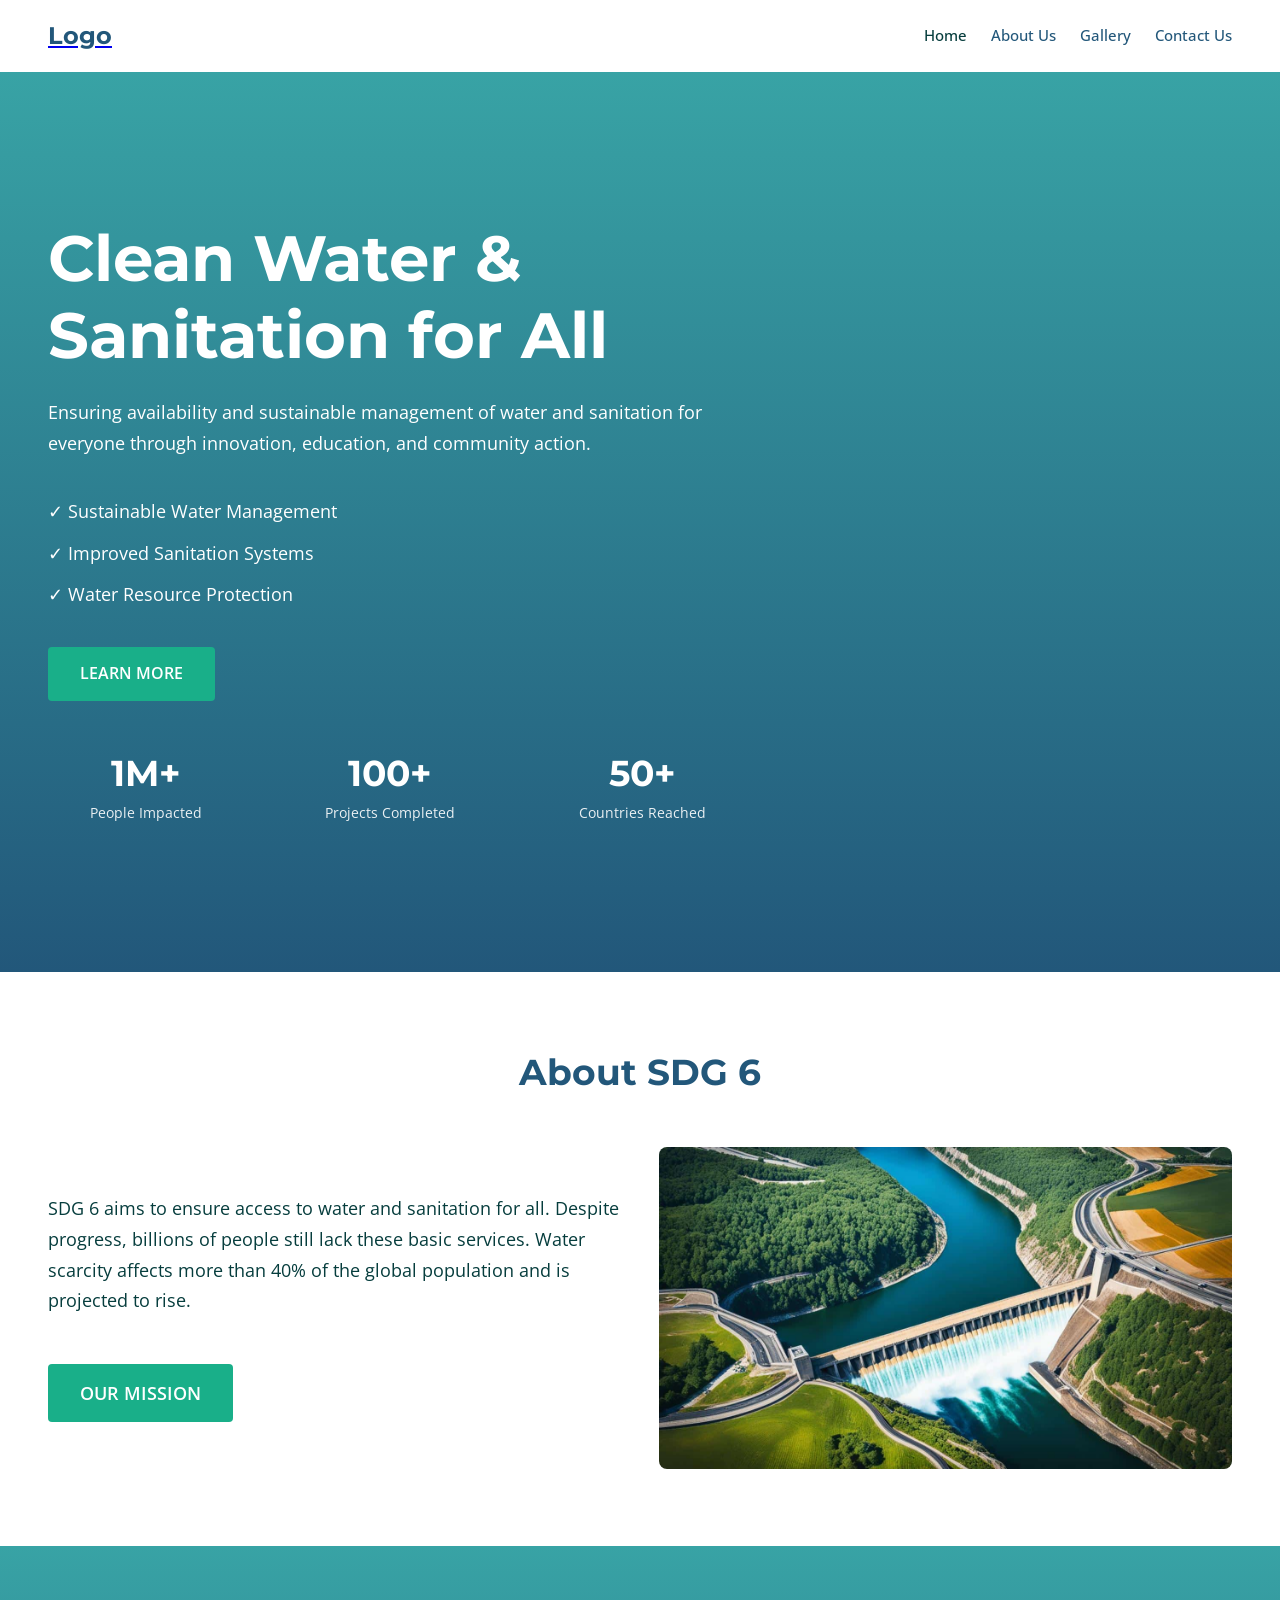
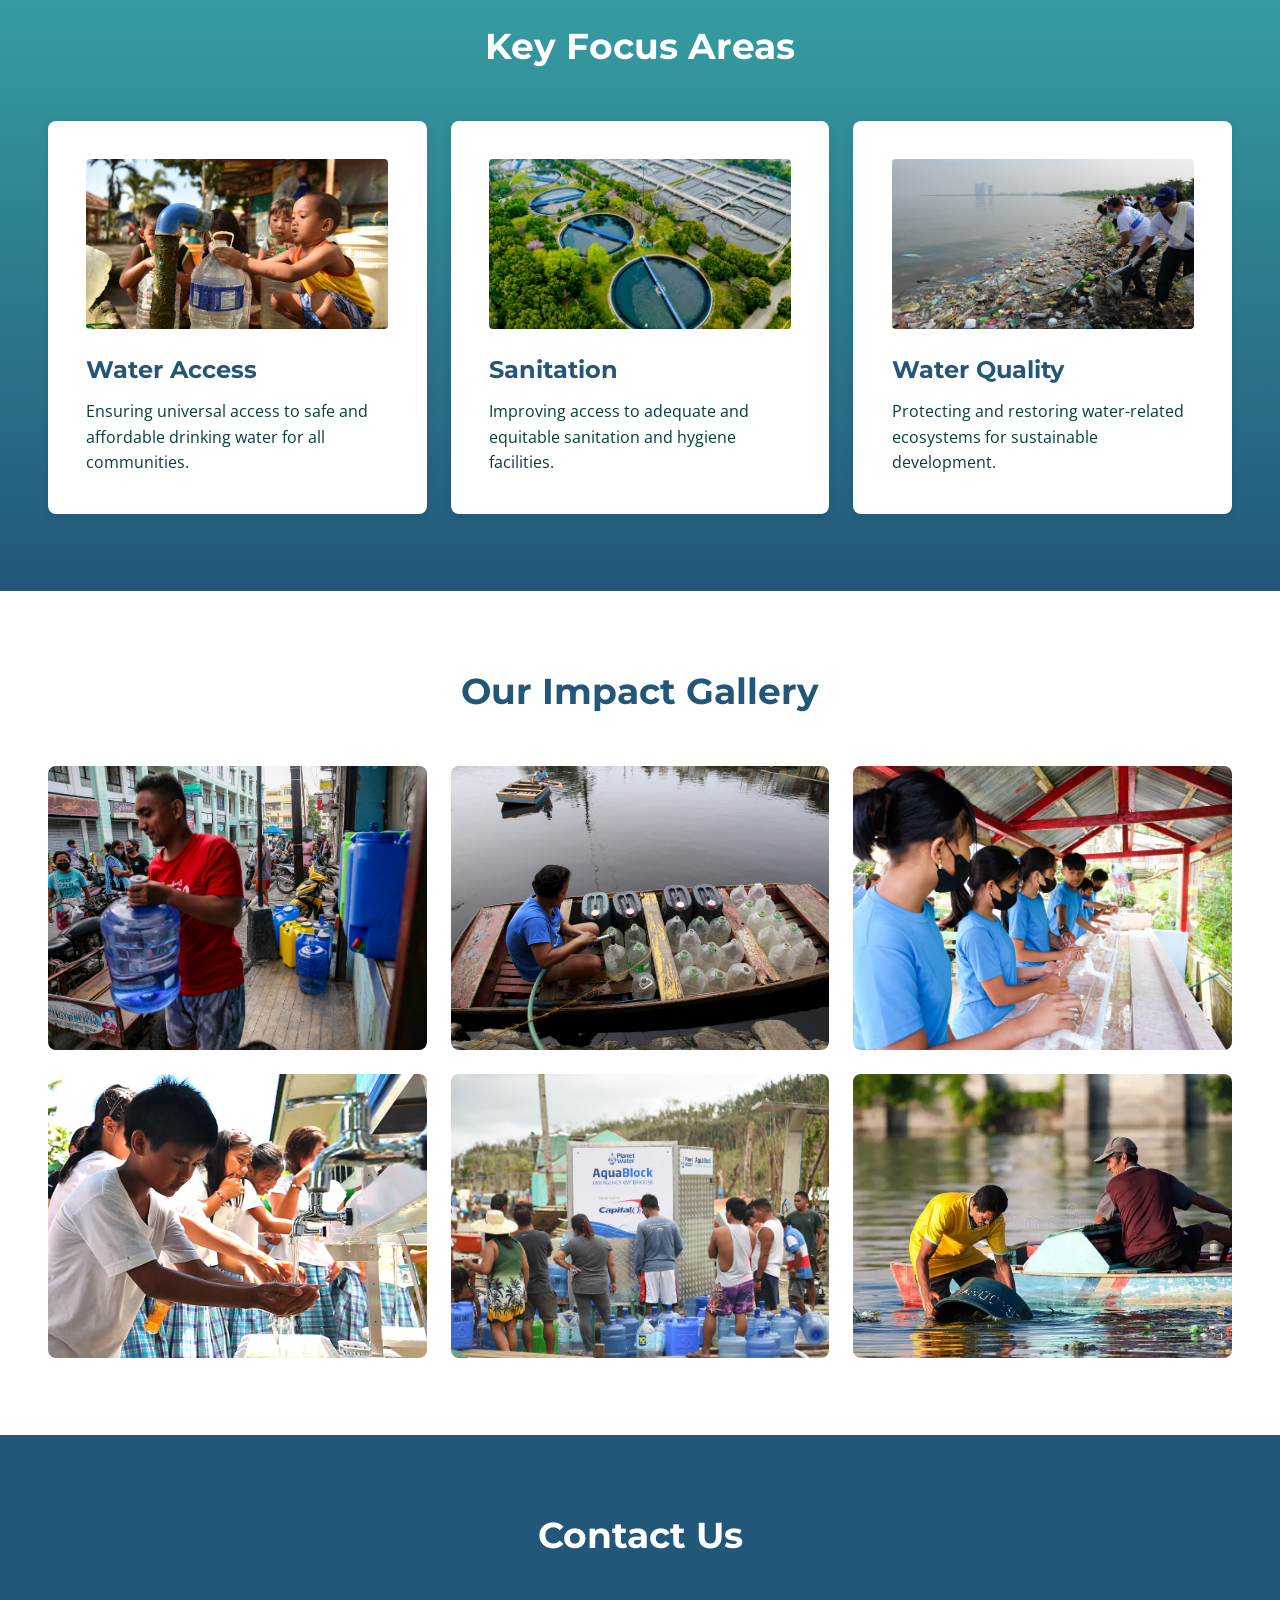
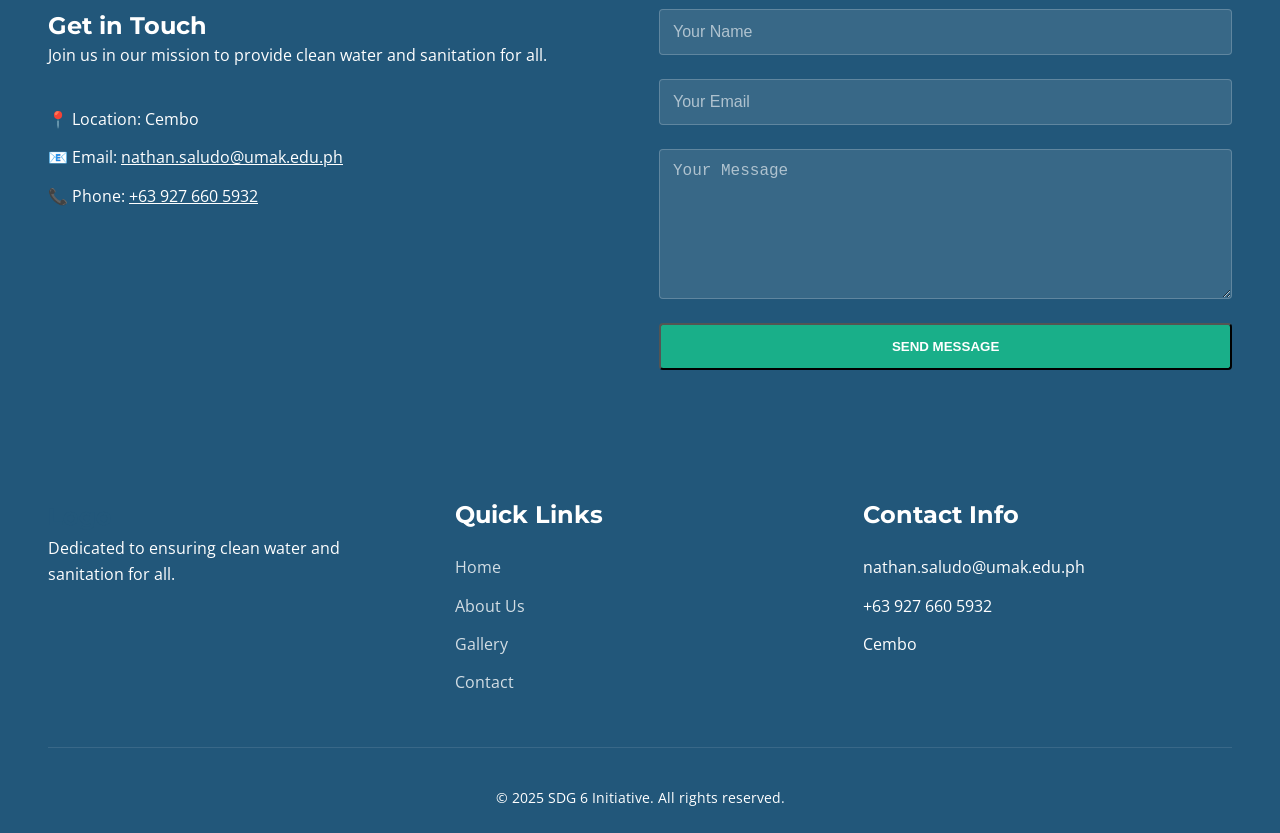
==== index.html @ a6346bec "added back to top button and fixed button mobile view bug" ====
<!DOCTYPE html>
<html lang="en">
<head>
    <meta charset="UTF-8">
    <meta name="viewport" content="width=device-width, initial-scale=1.0">
    <title>SDG 6 - Clean Water and Sanitation</title>
    <link rel="stylesheet" href="styles.css">
    <link href="https://fonts.googleapis.com/css2?family=Montserrat:wght@600;700&family=Open+Sans:wght@400;500&display=swap" rel="stylesheet">
</head>
<body>
    <!-- Header Navigation -->
    <header class="header" role="banner">
        <div class="container">
            <a href="#" class="logo" aria-label="SDG 6 Initiative Home">
                <!-- Logo Placeholder -->
                <div class="logo-placeholder">Logo</div>
            </a>
            <nav class="nav" role="navigation" aria-label="Main navigation">
                <input type="checkbox" id="nav-toggle-checkbox" class="nav-toggle-checkbox">
                <label for="nav-toggle-checkbox" class="nav-toggle" aria-label="Toggle navigation">
                    <span></span>
                    <span></span>
                    <span></span>
                </label>
                <ul class="nav-menu" role="list">
                    <li><a href="#" class="active" aria-current="page">Home</a></li>
                    <li><a href="#about">About Us</a></li>
                    <li><a href="#gallery">Gallery</a></li>
                    <li><a href="#contact">Contact Us</a></li>
                </ul>
            </nav>
        </div>
    </header>

    <!-- Hero Section -->
    <section class="hero" role="banner" aria-labelledby="hero-heading">
        <div class="hero-overlay">
            <div class="container">
                <div class="hero-content">
                    <h1 id="hero-heading">Clean Water & Sanitation for All</h1>
                    <p class="hero-text">Ensuring availability and sustainable management of water and sanitation for everyone through innovation, education, and community action.</p>
                    <ul class="benefits-list" role="list" aria-label="Key benefits">
                        <li>✓ Sustainable Water Management</li>
                        <li>✓ Improved Sanitation Systems</li>
                        <li>✓ Water Resource Protection</li>
                    </ul>
                    <a href="#learn-more" class="btn btn-primary">Learn More</a>
                    <div class="trust-indicators" role="group" aria-label="Impact statistics">
                        <div class="trust-item">
                            <span class="trust-number" aria-label="Over 1 million">1M+</span>
                            <span class="trust-text">People Impacted</span>
                        </div>
                        <div class="trust-item">
                            <span class="trust-number" aria-label="Over 100">100+</span>
                            <span class="trust-text">Projects Completed</span>
                        </div>
                        <div class="trust-item">
                            <span class="trust-number" aria-label="Over 50">50+</span>
                            <span class="trust-text">Countries Reached</span>
                        </div>
                    </div>
                </div>
            </div>
        </div>
    </section>

    <!-- About Section -->
    <section id="about" class="section" aria-labelledby="about-heading">
        <div class="container">
            <h2 id="about-heading">About SDG 6</h2>
            <div class="content-grid">
                <div class="content-text flow">
                    <p>SDG 6 aims to ensure access to water and sanitation for all. Despite progress, billions of people still lack these basic services. Water scarcity affects more than 40% of the global population and is projected to rise.</p>
                    <a href="#" class="btn btn-primary">Our Mission</a>
                </div>
                <div class="content-image">
                    <!-- Image placeholder -->
                    <div class="img-placeholder">
                        <img src="water resource2.jpg" alt="This image illustrates the resource in the Philippines">
                    </div>
                </div>
            </div>
        </div>
    </section>

    <!-- Key Areas Section -->
    <section class="section bg-light" aria-labelledby="focus-areas-heading">
        <div class="container">
            <h2 id="focus-areas-heading">Key Focus Areas</h2>
            <div class="cards-grid" role="list">
                <article class="card" role="listitem">
                    <div class="card-image">
                        <img src="water access.avif" alt="This image illustrates the water access in the Philippines">
                    </div>
                    <h3>Water Access</h3>
                    <p>Ensuring universal access to safe and affordable drinking water for all communities.</p>
                </article>
                <article class="card" role="listitem">
                    <div class="card-image">
                        <img src="water sanitation.jpg" alt="This image illustrates the water sanitation in the Philippines">
                    </div>
                    <h3>Sanitation</h3>
                    <p>Improving access to adequate and equitable sanitation and hygiene facilities.</p>
                </article>
                <article class="card" role="listitem">
                    <div class="card-image">
                        <img src="water quality.jpg" alt="This image illustrates the water quality in the Philippines">
                    </div>
                    <h3>Water Quality</h3>
                    <p>Protecting and restoring water-related ecosystems for sustainable development.</p>
                </article>
            </div>
        </div>
    </section>

    <!-- Gallery Section -->
    <section id="gallery" class="section" aria-labelledby="gallery-heading">
        <div class="container">
            <h2 id="gallery-heading">Our Impact Gallery</h2>
            <div class="gallery-grid" role="list" aria-label="Impact photo gallery">
                <div class="gallery-item" role="img" aria-label="Gallery image 1"><img src="impact1.jpg" alt="This is our impact image"><div class="gallery-overlay"><div class="gallery-overlay-text">"Residents line up to refill water containers amid local supply shortages."</div></div></div>
                <div class="gallery-item" role="img" aria-label="Gallery image 2"><img src="impact2.jpg" alt="This is our impact image"><div class="gallery-overlay"><div class="gallery-overlay-text">"A resident fills water containers from a boat as communities cope with limited access to clean water."</div></div></div>
                <div class="gallery-item" role="img" aria-label="Gallery image 3"><img src="impact3.webp" alt="This is our impact image"><div class="gallery-overlay"><div class="gallery-overlay-text">"Students practice proper handwashing at a school wash station to promote hygiene and safety."</div></div></div>
                <div class="gallery-item" role="img" aria-label="Gallery image 4"><img src="impact4.jpg" alt="This is our impact image"><div class="gallery-overlay"><div class="gallery-overlay-text">"Students wash their hands at a school tap station, promoting hygiene and good health practices."</div></div></div>
                <div class="gallery-item" role="img" aria-label="Gallery image 5"><img src="impact5.avif" alt="This is our impact image"><div class="gallery-overlay"><div class="gallery-overlay-text">"Residents gather around a clean water station, celebrating improved access to safe drinking water."</div></div></div>
                <div class="gallery-item" role="img" aria-label="Gallery image 6"><img src="impact6.webp" alt="This is our impact image"><div class="gallery-overlay"><div class="gallery-overlay-text">"Men in a small boat collect and clean containers in a heavily polluted river."</div></div></div>
            </div>
        </div>
    </section>

    <!-- Contact Section -->
    <section id="contact" class="section bg-dark" aria-labelledby="contact-heading">
        <div class="container">
            <h2 id="contact-heading">Contact Us</h2>
            <div class="contact-content">
                <div class="contact-info">
                    <h3>Get in Touch</h3>
                    <p>Join us in our mission to provide clean water and sanitation for all.</p>
                    <div class="contact-details" role="list" aria-label="Contact information">
                        <p role="listitem"><span aria-label="Location">📍</span> Location: Cembo</p>
                        <p role="listitem"><span aria-label="Email">📧</span> Email: <a href="mailto:info@sdg6initiative.org" style="color: var(--color-teal); text-decoration: underline;">nathan.saludo@umak.edu.ph</a></p>
                        <p role="listitem"><span aria-label="Phone">📞</span> Phone: <a href="tel:+12345678900" style="color: var(--color-teal); text-decoration: underline;">+63 927 660 5932</a></p>
                    </div>
                </div>
                <div class="contact-form">
                    <form aria-label="Contact form">
                        <input type="text" id="name" name="name" placeholder="Your Name" required aria-label="Your name">
                        <input type="email" id="email" name="email" placeholder="Your Email" required aria-label="Your email address">
                        <textarea id="message" name="message" placeholder="Your Message" required aria-label="Your message"></textarea>
                        <button type="submit" class="btn btn-primary">Send Message</button>
                    </form>
                </div>
            </div>
        </div>
    </section>

    <!-- Back to Top Button -->
    <a href="#" class="btn btn-primary back-to-top" aria-label="Back to top">Back to Top</a>

    <!-- Footer -->
    <footer class="footer">
        <div class="container">
            <div class="footer-content">
                <div class="footer-section">
                    <div class="logo-placeholder">Logo</div>
                    <p>Dedicated to ensuring clean water and sanitation for all.</p>
                </div>
                <div class="footer-section">
                    <h4>Quick Links</h4>
                    <ul>
                        <li><a href="#">Home</a></li>
                        <li><a href="#about">About Us</a></li>
                        <li><a href="#gallery">Gallery</a></li>
                        <li><a href="#contact">Contact</a></li>
                    </ul>
                </div>
                <div class="footer-section">
                    <h4>Contact Info</h4>
                    <ul>
                        <li>nathan.saludo@umak.edu.ph</li>
                        <li>+63 927 660 5932</li>
                        <li>Cembo</li>
                    </ul>
                </div>
            </div>
            <div class="footer-bottom">
                <p>&copy; 2025 SDG 6 Initiative. All rights reserved.</p>
            </div>
        </div>
    </footer>

    <script>
        // Back to Top Button Functionality
        const backToTopButton = document.querySelector('.back-to-top');

        window.addEventListener('scroll', () => {
            if (window.scrollY > 300) {
                backToTopButton.classList.add('show');
            } else {
                backToTopButton.classList.remove('show');
            }
        });

        backToTopButton.addEventListener('click', (e) => {
            e.preventDefault();
            window.scrollTo({
                top: 0,
                behavior: 'smooth'
            });
        });
    </script>
</body>
</html>
---- styles.css ----
/* Design System Variables */
:root {
    /* Colors - Custom Palette */
    --color-primary-dark: #22577A;
    --color-primary: #063d3d;
    --color-secondary: #19AF89;
    --color-accent-light: #80ED99;
    --color-accent-lighter: #C7F9CC;
    
    /* Legacy color names for compatibility */
    --color-teal: ##063d3d;
    --color-navy-blue: #22577A;
    --color-dark-slate: #22577A;
    --color-white: #FFFFFF;
    --color-light-gray: #C7F9CC;
    --color-medium-gray: #063d3d;
    --color-bright-blue: #063d3d;

    /* Typography - Fluid Scaling */
    --font-heading: 'Montserrat', sans-serif;
    --font-body: 'Open Sans', sans-serif;
    --font-size-base: clamp(14px, 1vw + 0.5rem, 16px);
    --font-size-body: clamp(16px, 1.2vw + 0.5rem, 18px);
    --font-size-h3: clamp(20px, 2vw + 0.5rem, 24px);
    --font-size-h2: clamp(28px, 3vw + 1rem, 36px);
    --font-size-h1: clamp(36px, 5vw + 1rem, 64px);

    /* Spacing - Fluid System */
    --space-xs: clamp(6px, 0.5vw, 8px);
    --space-sm: clamp(12px, 1vw, 16px);
    --space-md: clamp(20px, 2vw, 24px);
    --space-lg: clamp(32px, 3vw, 48px);
    --space-xl: clamp(48px, 4vw, 64px);
    --space-xxl: clamp(64px, 6vw, 96px);

    /* Container - Fluid Padding */
    --container-max: 1440px;
    --container-padding: clamp(16px, 4vw, 48px);
    
    /* Flexible Grid System */
    --grid-gap: clamp(16px, 2vw, 24px);
    --grid-gap-lg: clamp(24px, 3vw, 48px);
    
    /* Breakpoint Variables for Reference */
    --bp-mobile: 480px;
    --bp-tablet: 768px;
    --bp-desktop: 1024px;
}

/* Reset & Base Styles */
* {
    margin: 0;
    padding: 0;
    box-sizing: border-box;
}

html {
  scroll-behavior: smooth;
}

body {
    font-family: var(--font-body);
    font-size: var(--font-size-base);
    line-height: 1.6;
    color: var(--color-medium-gray);
    overflow-x: hidden;
}

h1 {
    font-family: var(--font-heading);
    font-weight: 700;
    color: var(--color-navy-blue);
    font-size: var(--font-size-h1);
    line-height: 1.2;
}

h2 {
    font-family: var(--font-heading);
    font-weight: 700;
    color: var(--color-navy-blue);
    font-size: var(--font-size-h2);
    line-height: 1.3;
}

h3, h4, h5, h6 {
    font-family: var(--font-heading);
    font-weight: 700;
    color: var(--color-navy-blue);
    font-size: var(--font-size-h3);
    line-height: 1.4;
}

/* Container - Flexible Box System */
.container {
    max-width: var(--container-max);
    margin: 0 auto;
    padding-inline: var(--container-padding);
    width: 100%;
    /* Principle 1: Clear relationship and natural balance */
}

/* Header & Navigation - Flexible Box System */
.header {
    position: fixed;
    top: 0;
    left: 0;
    right: 0;
    height: clamp(64px, 8vh, 80px);
    background: rgba(255, 255, 255, 0.95);
    backdrop-filter: blur(10px);
    z-index: 1000;
    transition: box-shadow 0.3s ease;
}

.header .container {
    display: flex;
    justify-content: space-between;
    align-items: center;
    height: 100%;
}

.logo-placeholder {
    font-family: var(--font-heading);
    font-weight: 700;
    font-size: clamp(20px, 2vw, 24px);
    color: var(--color-navy-blue);
}

.nav-menu {
    display: flex;
    list-style: none;
    gap: clamp(16px, 2vw, 24px);
    align-items: center;
}

.nav-menu a {
    text-decoration: none;
    color: var(--color-navy-blue);
    font-weight: 500;
    font-size: clamp(14px, 1.2vw, 16px);
    transition: color 0.3s ease;
    white-space: nowrap;
}

.nav-menu a:hover,
.nav-menu a.active {
    color: var(--color-teal);
}

/* Mobile Toggle - Hidden by Default */
.nav-toggle-checkbox {
    display: none;
}

.nav-toggle {
    display: none;
    background: none;
    border: none;
    cursor: pointer;
    padding: var(--space-xs);
    z-index: 1001;
}

.nav-toggle span {
    display: block;
    width: 25px;
    height: 2px;
    background-color: var(--color-navy-blue);
    margin: 5px 0;
    transition: transform 0.3s ease, opacity 0.3s ease;
}

/* Hero Section - Flexible Box with Purpose */
.hero {
    min-height: clamp(500px, 100vh, 1200px);
    background: url('placeholder-hero.jpg') center/cover no-repeat;
    margin-top: clamp(64px, 8vh, 80px);
    position: relative;
    display: flex;
    align-items: center;
    padding-block: var(--space-xxl);
    isolation: isolate;
}

.hero::before {
    content: "";
    position: absolute;
    inset: 0;
    background: linear-gradient(rgba(56, 163, 165), rgba(34, 87, 122));
    z-index: -1;
}

.hero-overlay {
    position: relative;
    width: 100%;
    display: flex;
    align-items: center;
}

.hero-content {
    max-width: min(700px, 90%);
    color: var(--color-white);
    padding: var(--space-xl) 0;
    position: relative;
    z-index: 1;
    /* Principle 2: Content flows naturally within available space */
}

.hero h1 {
    color: var(--color-white);
    margin-bottom: var(--space-md);
    word-wrap: break-word;
}

.hero-text {
    font-size: var(--font-size-body);
    margin-bottom: var(--space-lg);
    line-height: 1.7;
}

/* Buttons */
.btn {
    display: inline-block;
    padding: 14px 32px;
    border-radius: 4px;
    font-weight: 600;
    text-decoration: none;
    text-transform: uppercase;
    transition: transform 0.3s ease, background-color 0.3s ease;
}

.btn:hover {
    transform: translateY(-2px);
}

.btn-primary {
    background-color: var(--color-secondary);
    color: var(--color-white);
}

.btn-primary:hover {
    background-color: var(--color-primary);
}

.btn-secondary {
    background-color: transparent;
    border: 2px solid var(--color-secondary);
    color: var(--color-secondary);
}

/* Benefits List */
.benefits-list {
    list-style: none;
    margin: var(--space-lg) 0;
    display: flex;
    flex-direction: column;
    gap: var(--space-sm);
}

.benefits-list li {
    font-size: var(--font-size-body);
    line-height: 1.6;
}

/* Trust Indicators - Flexible Box System */
.trust-indicators {
    display: flex;
    flex-wrap: wrap;
    gap: var(--space-lg);
    margin-top: var(--space-xl);
    /* Principle 2: Elements shift and flow as space changes */
}

.trust-item {
    flex: 1 1 auto;
    min-width: min(120px, 100%);
    text-align: center;
}

.trust-number {
    display: block;
    font-family: var(--font-heading);
    font-size: clamp(28px, 4vw, 36px);
    font-weight: 700;
    line-height: 1.2;
}

.trust-text {
    display: block;
    font-size: clamp(12px, 1.2vw, 14px);
    opacity: 0.9;
    margin-top: var(--space-xs);
}

/* Section Styles - Flexible Spacing */
.section {
    padding-block: var(--space-xxl);
    /* Principle 1: Clear vertical rhythm */
}

.section h2 {
    margin-bottom: var(--space-xl);
    text-align: center;
}

.bg-light {
    background: linear-gradient(rgba(56, 163, 165), rgba(34, 87, 122));
}

.bg-light h2 {
    color: var(--color-white);
}

.bg-dark {
    background-color: var(--color-primary-dark);
    color: var(--color-white);
}

.bg-dark h2,
.bg-dark h3 {
    color: var(--color-white);
}

/* Content Grid - Rearranging with Purpose */
.content-grid {
    display: grid;
    grid-template-columns: repeat(auto-fit, minmax(min(400px, 100%), 1fr));
    gap: var(--grid-gap-lg);
    align-items: center;
    /* Principle 2: Auto-fit allows purposeful rearrangement */
}

.content-text {
    font-size: var(--font-size-body);
    line-height: 1.7;
}

.content-text p {
    margin-bottom: var(--space-md);
}

.img-placeholder {
    background: var(--color-light-gray);
    aspect-ratio: 16/9;
    display: flex;
    align-items: center;
    justify-content: center;
    border-radius: 8px;
    width: 100%;
    height: auto;
    overflow: hidden;
}

.img-placeholder img {
    width: 100%;
    height: 100%;
    object-fit: cover;
    display: block;
}

/* Cards Grid - Flexible Box System with Rearrangement */
.cards-grid {
    display: grid;
    grid-template-columns: repeat(auto-fit, minmax(min(280px, 100%), 1fr));
    gap: var(--grid-gap);
    /* Principle 1 & 2: Cards naturally reflow based on available space */
}

.card {
    background: var(--color-white);
    padding: var(--space-lg);
    border-radius: 8px;
    box-shadow: 0 2px 8px rgba(0,0,0,0.1);
    transition: transform 0.3s ease, box-shadow 0.3s ease;
    display: flex;
    flex-direction: column;
    height: 100%;
}

.card:hover {
    transform: translateY(-4px);
    box-shadow: 0 4px 12px rgba(0,0,0,0.15);
}

.card-image {
    background: var(--color-light-gray);
    aspect-ratio: 16/9;
    border-radius: 4px;
    margin-bottom: var(--space-md);
    width: 100%;
    overflow: hidden;
    display: flex;
    align-items: center;
    justify-content: center;
}

.card-image img {
    width: 100%;
    height: 100%;
    object-fit: cover;
    display: block;
}

.card h3 {
    margin-bottom: var(--space-sm);
}

.card p {
    flex-grow: 1;
}

/* Gallery Grid - Flexible and Responsive */
.gallery-grid {
    display: grid;
    grid-template-columns: repeat(auto-fill, minmax(min(300px, 100%), 1fr));
    gap: var(--grid-gap);
    /* Principle 2: Gallery items reflow naturally */
}

.gallery-item {
    background: var(--color-light-gray);
    aspect-ratio: 4/3;
    border-radius: 8px;
    display: flex;
    align-items: center;
    justify-content: center;
    transition: transform 0.3s ease;
    width: 100%;
    overflow: hidden;
    position: relative;
}

.gallery-item img {
    width: 100%;
    height: 100%;
    object-fit: cover;
    display: block;
    transition: filter 0.4s ease;
}

.gallery-overlay {
    position: absolute;
    top: 0;
    left: 0;
    width: 100%;
    height: 100%;
    background: rgba(255, 255, 255, 0.3);
    display: flex;
    align-items: center;
    justify-content: center;
    backdrop-filter: blur(0px);
    opacity: 0;
    transition: all 0.4s ease;
    border-radius: 8px;
    z-index: 10;
}

.gallery-overlay-text {
    color: var(--color-white);
    text-align: center;
    font-size: var(--font-size-body);
    padding: var(--space-md);
    line-height: 1.6;
    font-weight: 500;
    text-shadow: 0 2px 4px rgba(0, 0, 0, 0.3);
}

.gallery-item:hover {
    transform: scale(1.05);
}

.gallery-item:hover img {
    filter: blur(5px) brightness(0.6);
}

.gallery-item:hover .gallery-overlay {
    opacity: 1;
    backdrop-filter: blur(2px);
}

/* Contact Section - Purposeful Rearrangement */
.contact-content {
    display: grid;
    grid-template-columns: repeat(auto-fit, minmax(min(350px, 100%), 1fr));
    gap: var(--grid-gap-lg);
    /* Principle 2: Content reprioritizes based on space */
}

.contact-info,
.contact-form {
    width: 100%;
}

.contact-details {
    margin-top: var(--space-lg);
    display: flex;
    flex-direction: column;
    gap: var(--space-sm);
}

.contact-form form {
    display: flex;
    flex-direction: column;
    gap: var(--space-md);
}

.contact-form input,
.contact-form textarea {
    padding: var(--space-sm);
    border: 1px solid rgba(255,255,255,0.2);
    border-radius: 4px;
    background: rgba(255,255,255,0.1);
    color: var(--color-white);
    font-size: var(--font-size-base);
    width: 100%;
}

.contact-form input::placeholder,
.contact-form textarea::placeholder {
    color: rgba(255,255,255,0.6);
}

.contact-form textarea {
    min-height: clamp(120px, 20vh, 150px);
    resize: vertical;
}

/* Footer - Flexible Box System */
.footer {
    background-color: var(--color-primary-dark);
    color: var(--color-white);
    padding: var(--space-xl) 0 var(--space-md);
}

.footer-content {
    display: grid;
    grid-template-columns: repeat(auto-fit, minmax(min(200px, 100%), 1fr));
    gap: var(--grid-gap-lg);
    margin-bottom: var(--space-xl);
    /* Principle 2: Footer sections rearrange naturally */
}

.footer-section {
    width: 100%;
}

.footer-section h4 {
    color: var(--color-white);
    margin-bottom: var(--space-md);
    font-size: var(--font-size-h3);
}

.footer-section ul {
    list-style: none;
    display: flex;
    flex-direction: column;
    gap: var(--space-sm);
}

.footer-section ul li {
    line-height: 1.6;
}

.footer-section a {
    color: var(--color-white);
    text-decoration: none;
    opacity: 0.8;
    transition: opacity 0.3s ease;
}

.footer-section a:hover {
    opacity: 1;
}

.footer-bottom {
    text-align: center;
    padding-top: var(--space-lg);
    border-top: 1px solid rgba(255,255,255,0.1);
    font-size: clamp(12px, 1.2vw, 14px);
}

/* Responsive Design - Purposeful Rearrangement */

/* Tablet and Below - Principle 2: Rearranging with Purpose */
@media (max-width: 768px) {
    /* Navigation transforms into mobile menu */
    .nav-toggle {
        display: block;
    }

    .nav-menu {
        position: fixed;
        top: clamp(64px, 8vh, 80px);
        left: 0;
        right: 0;
        background: var(--color-white);
        padding: var(--space-lg) var(--space-md);
        flex-direction: column;
        align-items: stretch;
        gap: var(--space-md);
        box-shadow: 0 4px 12px rgba(0,0,0,0.1);
        transform: translateY(-100%);
        opacity: 0;
        pointer-events: none;
        transition: transform 0.3s ease, opacity 0.3s ease;
    }

    .nav-menu.active {
        transform: translateY(0);
        opacity: 1;
        pointer-events: all;
    }

    .nav-menu li {
        text-align: center;
    }

    .nav-menu a {
        display: block;
        padding: var(--space-sm);
    }

    /* Show menu when checkbox is checked */
    .nav-toggle-checkbox:checked ~ .nav-menu {
        transform: translateY(0);
        opacity: 1;
        pointer-events: all;
    }

    /* Hero content centers and reprioritizes */
    .hero-content {
        text-align: center;
        max-width: 100%;
    }

    .benefits-list {
        align-items: center;
    }

    .trust-indicators {
        justify-content: center;
    }

    /* Buttons expand for better touch targets */
    .btn:not(.back-to-top) {
        padding: 16px 40px;
        width: auto;
        min-width: 200px;
    }
}

/* Mobile - Enhanced Principle 2: Maximum Clarity */
@media (max-width: 480px) {
    /* Trust indicators stack vertically for clarity */
    .trust-indicators {
        flex-direction: column;
        align-items: center;
        gap: var(--space-lg);
    }

    .trust-item {
        min-width: 150px;
    }

    /* Forms are more touch-friendly */
    .contact-form input,
    .contact-form textarea {
        padding: var(--space-md);
        font-size: 16px; /* Prevents zoom on iOS */
    }

    /* Footer sections stack with priority order */
    .footer-content {
        text-align: center;
    }

    .footer-section ul {
        align-items: center;
    }
}

/* Large Desktop - Principle 1: Maintaining Balance */
@media (min-width: 1440px) {
    /* Prevent excessive line lengths for readability */
    .hero-content,
    .content-text {
        max-width: 65ch; /* Optimal reading width */
    }

    /* Cards maintain optimal size */
    .cards-grid {
        grid-template-columns: repeat(3, 1fr);
    }

    /* Gallery optimizes for large screens */
    .gallery-grid {
        grid-template-columns: repeat(auto-fill, minmax(350px, 1fr));
    }
}

/* Reduced Motion Preference */
@media (prefers-reduced-motion: reduce) {
    *,
    *::before,
    *::after {
        animation-duration: 0.01ms !important;
        animation-iteration-count: 1 !important;
        transition-duration: 0.01ms !important;
    }
}

/* Utility Classes for Responsive Control */
 
/* Container Variants */
.container-narrow {
    max-width: 900px;
}

.container-wide {
    max-width: 100%;
}

/* Flexible Spacing Utilities */
.flow > * + * {
    margin-top: var(--space-md);
}

.flow-lg > * + * {
    margin-top: var(--space-lg);
}

/* Responsive Display Utilities */
.mobile-only {
    display: none;
}

@media (max-width: 768px) {
    .mobile-only {
        display: block;
    }
    
    .desktop-only {
        display: none;
    }
}

/* Back to Top Button */
.back-to-top {
    position: fixed;
    bottom: var(--space-lg);
    right: var(--space-lg);
    opacity: 0;
    visibility: hidden;
    transform: translateY(20px);
    transition: opacity 0.3s ease, visibility 0.3s ease, transform 0.3s ease;
    z-index: 999;
    padding: 12px 24px !important;
    font-size: clamp(12px, 1vw, 14px) !important;
}

.back-to-top.show {
    opacity: 1;
    visibility: visible;
    transform: translateY(0);
}

/* Mobile adjustments for back to top button */
@media (max-width: 768px) {
    .back-to-top {
        padding: 10px 18px !important;
        font-size: 12px !important;
    }
}

@media (max-width: 480px) {
    .back-to-top {
        bottom: var(--space-md);
        right: var(--space-md);
        padding: 10px 16px !important;
        font-size: 11px !important;
    }
}

/* Print Styles - Maintaining Clarity */
@media print {
    .header,
    .nav-toggle,
    .btn,
    .footer {
        display: none;
    }

    .hero {
        min-height: auto;
        margin-top: 0;
    }

    .section {
        page-break-inside: avoid;
    }
}
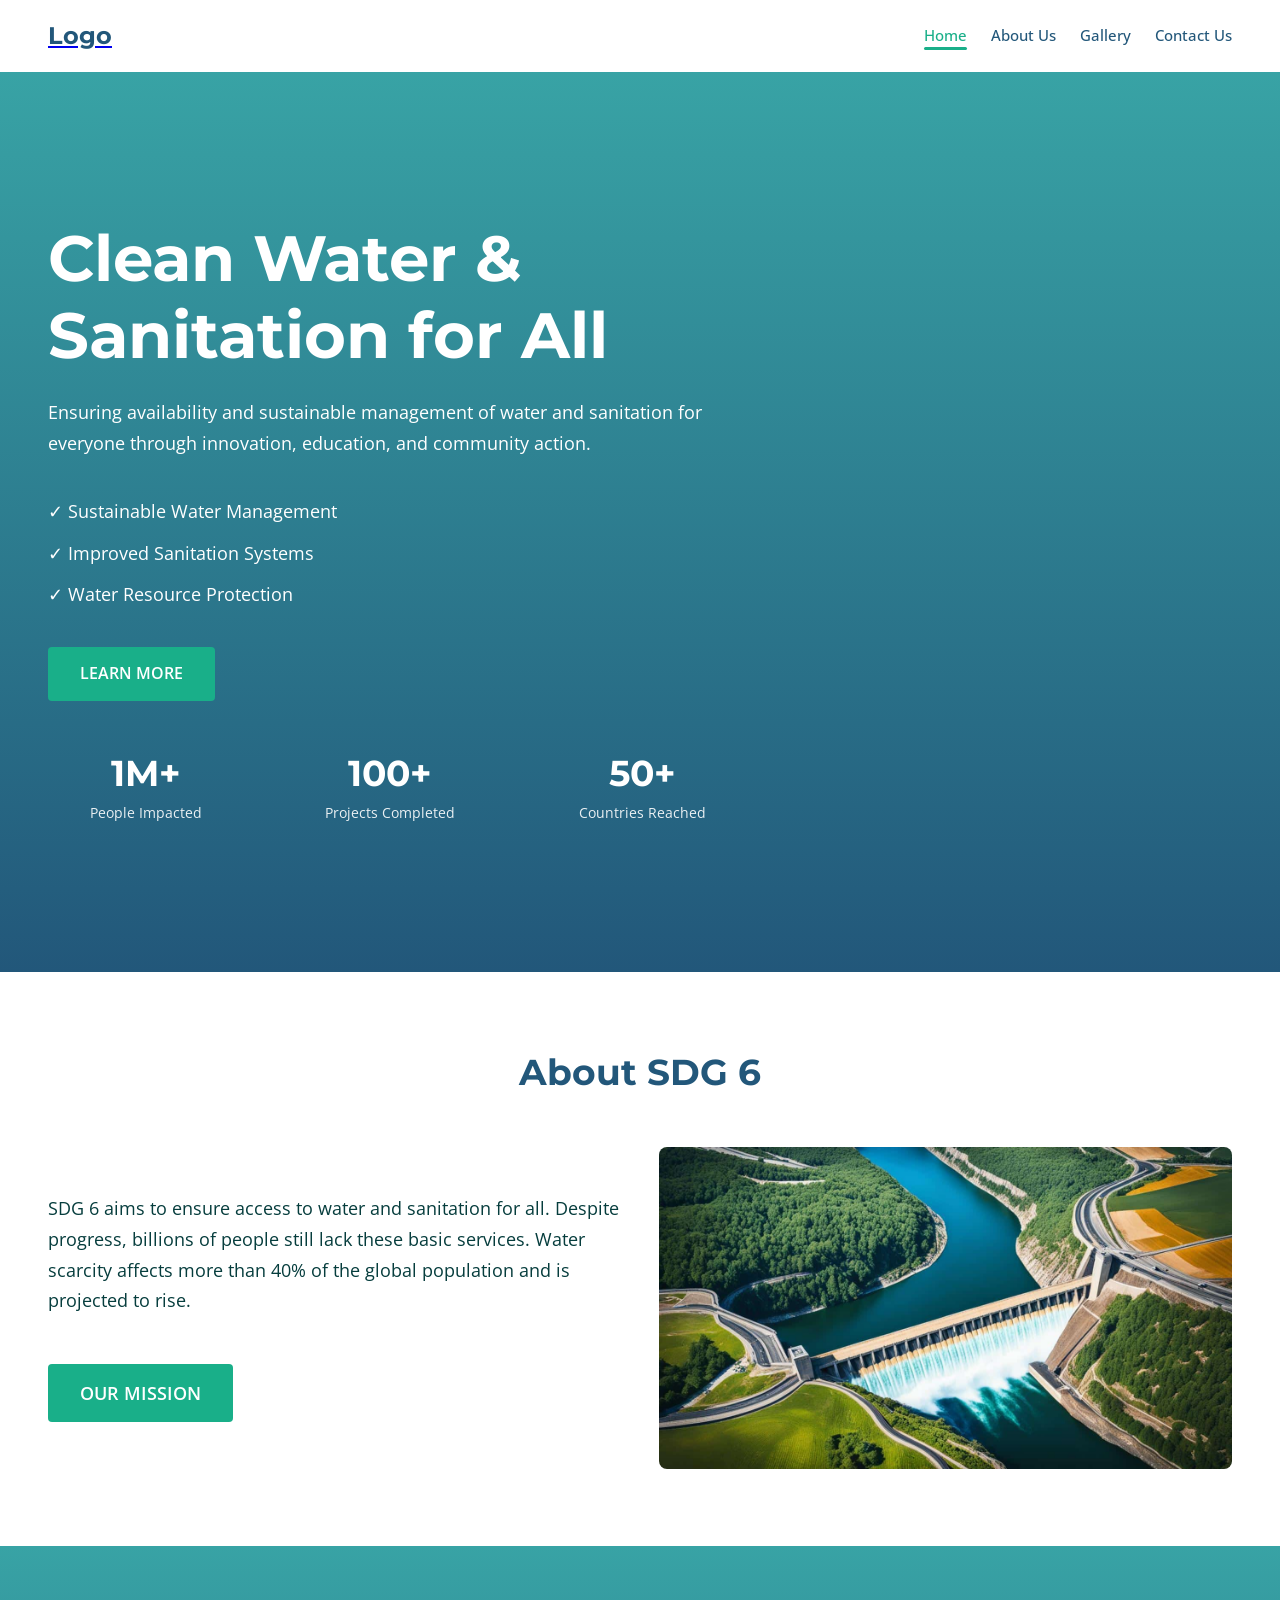
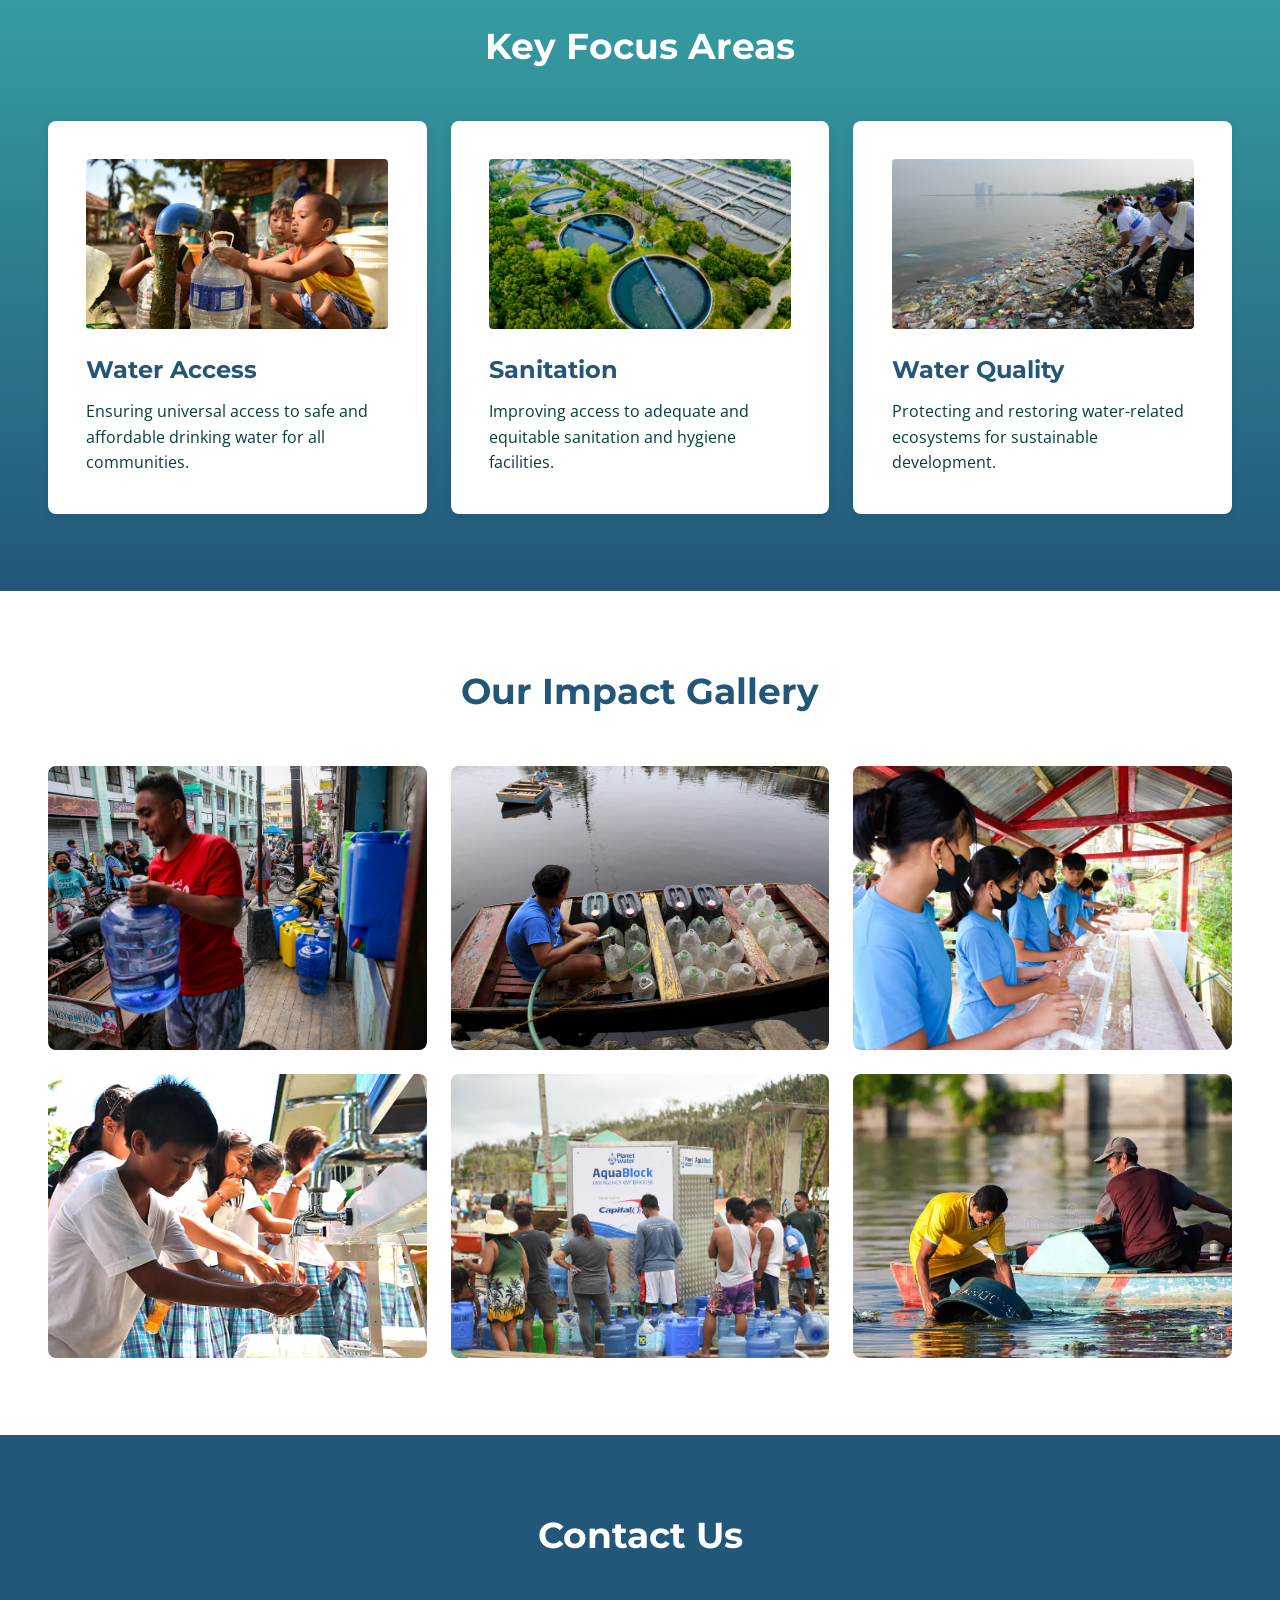
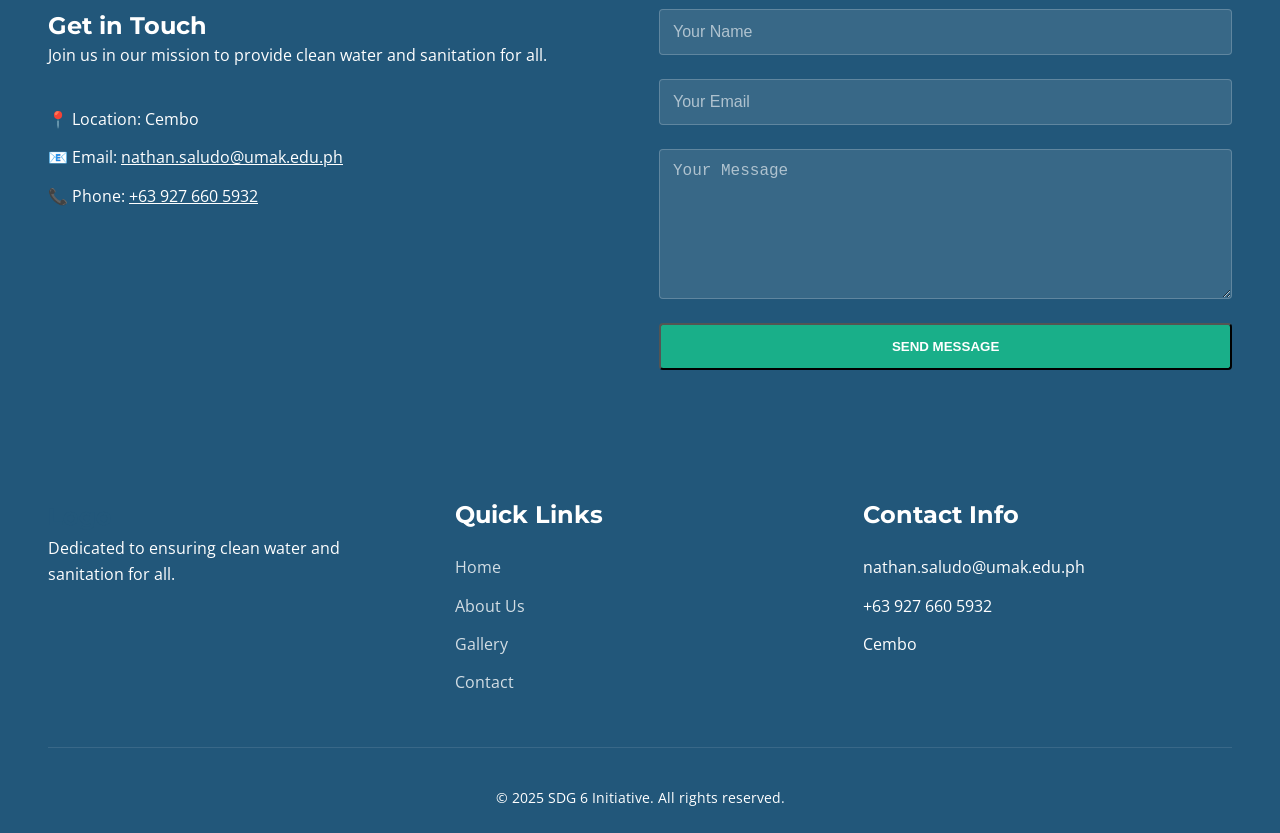
==== commit 2dd6f1a8: "added icon image and heqader navigation animation" ====
--- a/index.html
+++ b/index.html
@@ -23,17 +23,17 @@
                     <span></span>
                 </label>
                 <ul class="nav-menu" role="list">
-                    <li><a href="#" class="active" aria-current="page">Home</a></li>
-                    <li><a href="#about">About Us</a></li>
-                    <li><a href="#gallery">Gallery</a></li>
-                    <li><a href="#contact">Contact Us</a></li>
+                    <li><a href="#home" class="nav-link active" data-section="home" aria-current="page">Home</a></li>
+                    <li><a href="#about" class="nav-link" data-section="about">About Us</a></li>
+                    <li><a href="#gallery" class="nav-link" data-section="gallery">Gallery</a></li>
+                    <li><a href="#contact" class="nav-link" data-section="contact">Contact Us</a></li>
                 </ul>
             </nav>
         </div>
     </header>
 
     <!-- Hero Section -->
-    <section class="hero" role="banner" aria-labelledby="hero-heading">
+    <section id="home" class="hero" role="banner" aria-labelledby="hero-heading">
         <div class="hero-overlay">
             <div class="container">
                 <div class="hero-content">
@@ -208,6 +208,52 @@
                 behavior: 'smooth'
             });
         });
+
+        // Navigation Active Link Detection
+        const navLinks = document.querySelectorAll('.nav-link');
+        const sections = document.querySelectorAll('section[id], header');
+
+        function updateActiveLink() {
+            let currentSection = 'home';
+
+            // Check which section is most visible in viewport
+            sections.forEach(section => {
+                const sectionTop = section.offsetTop;
+                const sectionHeight = section.clientHeight;
+                
+                // Check if section is in viewport with some threshold
+                if (window.scrollY >= sectionTop - 200 && window.scrollY < sectionTop + sectionHeight - 200) {
+                    if (section.id) {
+                        currentSection = section.id;
+                    }
+                }
+            });
+
+            // Update active class on all nav links
+            navLinks.forEach(link => {
+                link.classList.remove('active');
+                link.removeAttribute('aria-current');
+
+                if (link.getAttribute('data-section') === currentSection) {
+                    link.classList.add('active');
+                    link.setAttribute('aria-current', 'page');
+                }
+            });
+        }
+
+        // Listen to scroll events
+        window.addEventListener('scroll', updateActiveLink, { passive: true });
+
+        // Call once on page load
+        updateActiveLink();
+
+        // Update on link click
+        navLinks.forEach(link => {
+            link.addEventListener('click', (e) => {
+                navLinks.forEach(l => l.classList.remove('active'));
+                link.classList.add('active');
+            });
+        });
     </script>
 </body>
 </html>
--- a/styles.css
+++ b/styles.css
@@ -140,11 +140,32 @@
     font-size: clamp(14px, 1.2vw, 16px);
     transition: color 0.3s ease;
     white-space: nowrap;
-}
-
-.nav-menu a:hover,
+    position: relative;
+    padding-bottom: 4px;
+}
+
+.nav-menu a::after {
+    content: '';
+    position: absolute;
+    bottom: 0;
+    left: 0;
+    width: 0;
+    height: 3px;
+    background-color: var(--color-secondary);
+    transition: width 0.4s ease;
+    border-radius: 2px;
+}
+
+.nav-menu a:hover::after {
+    width: 100%;
+}
+
 .nav-menu a.active {
-    color: var(--color-teal);
+    color: var(--color-secondary);
+}
+
+.nav-menu a.active::after {
+    width: 100%;
 }
 
 /* Mobile Toggle - Hidden by Default */
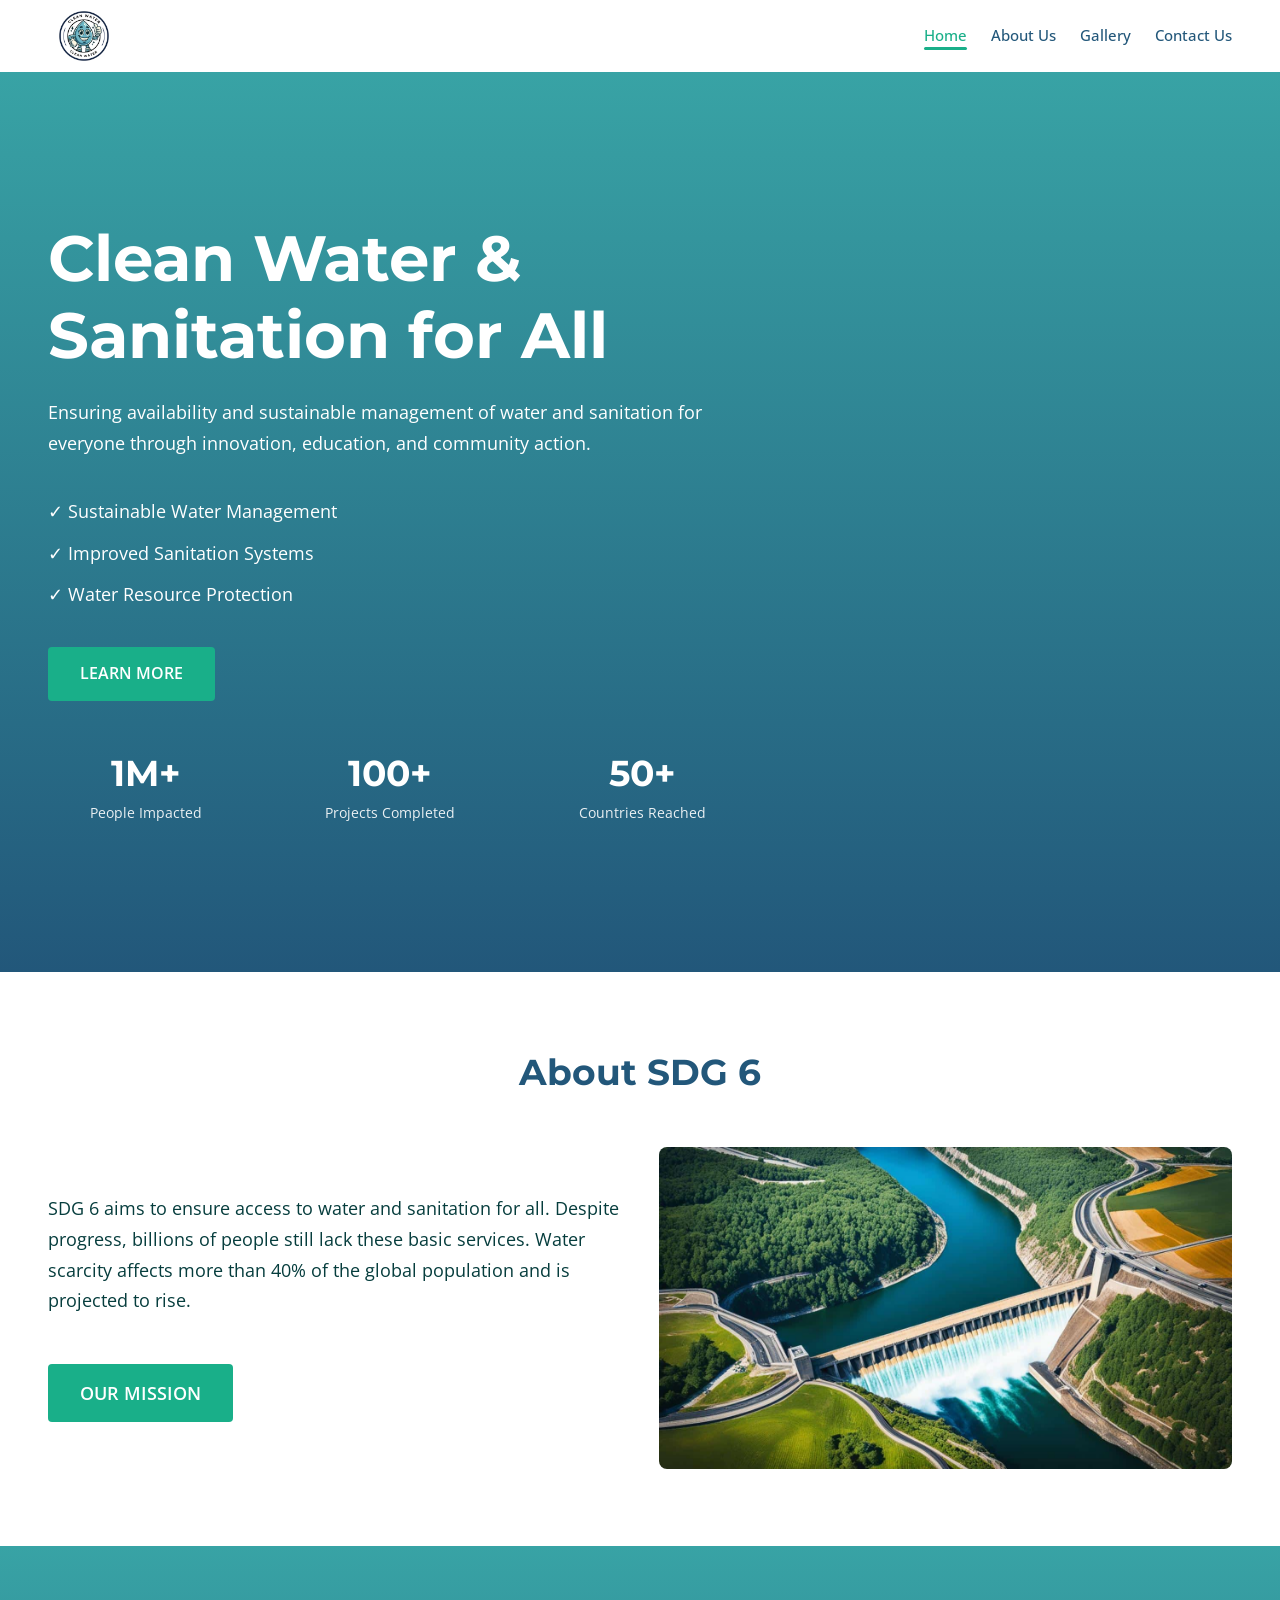
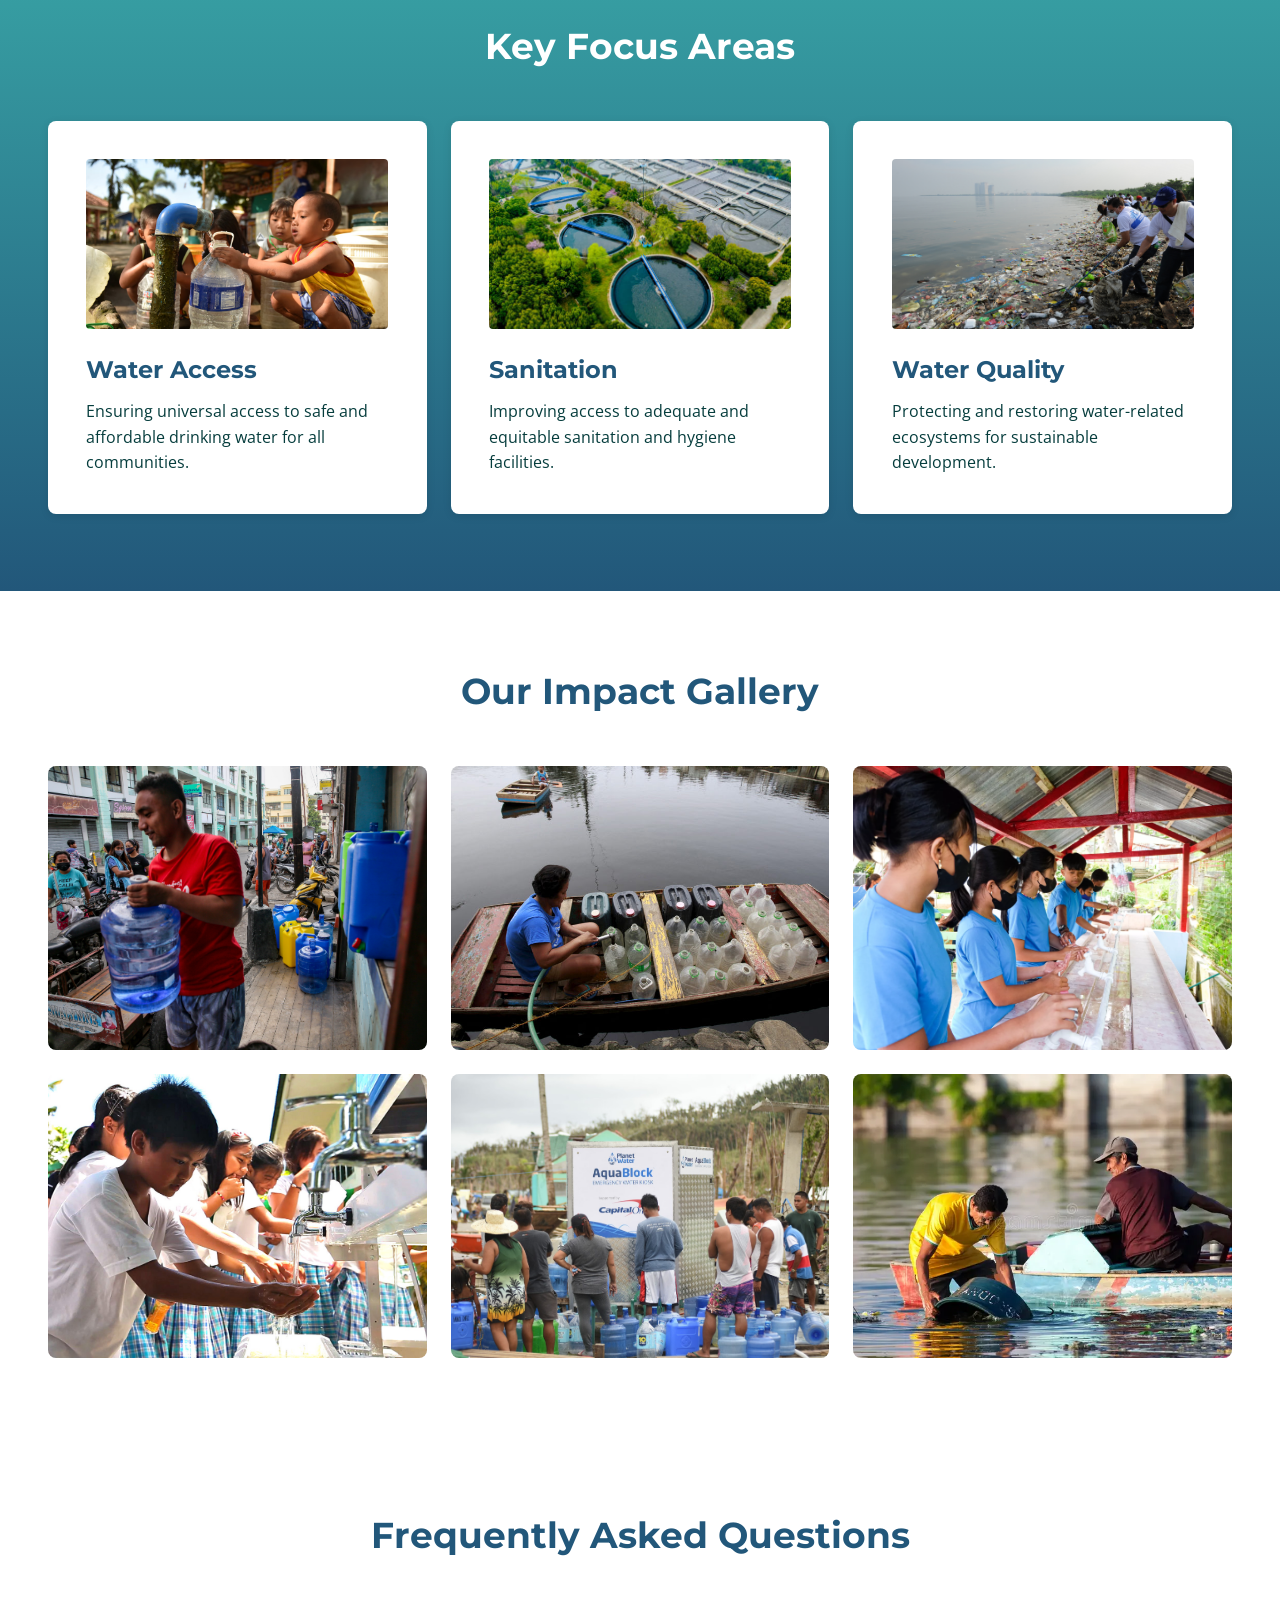
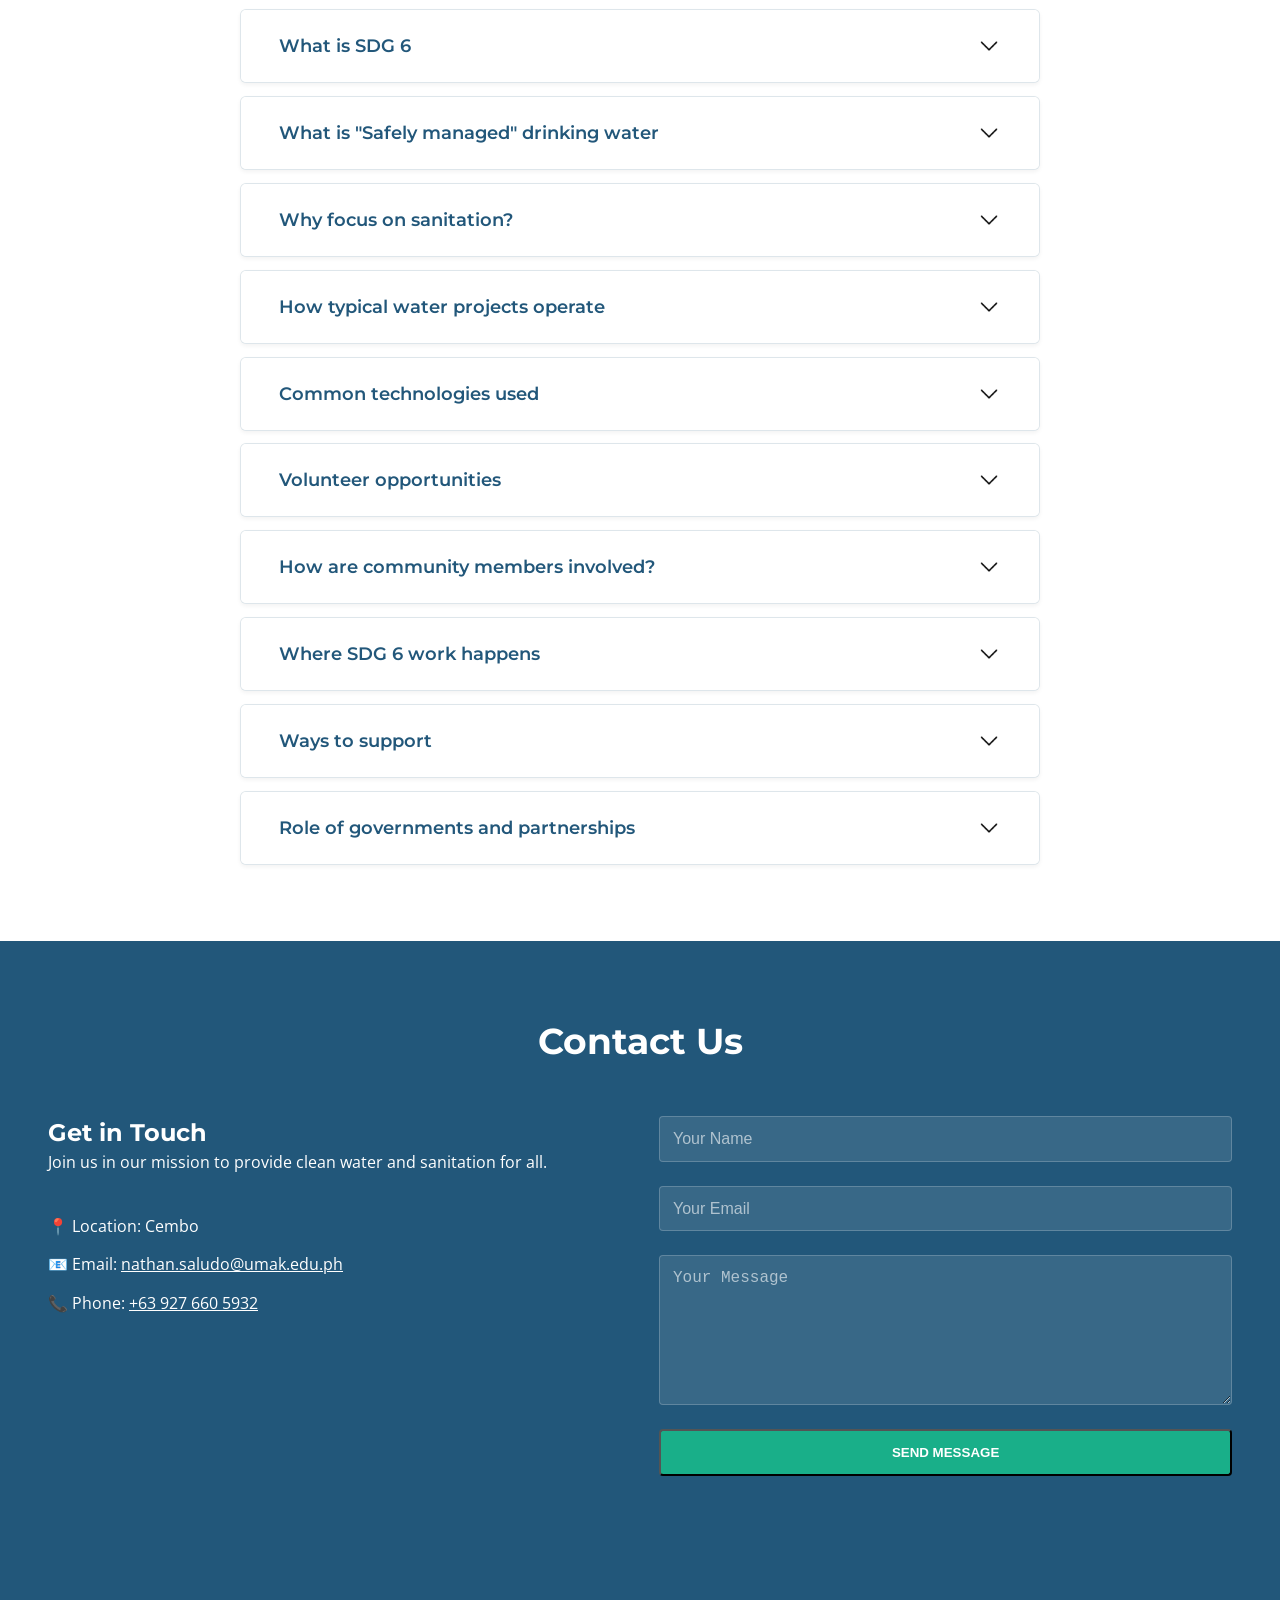
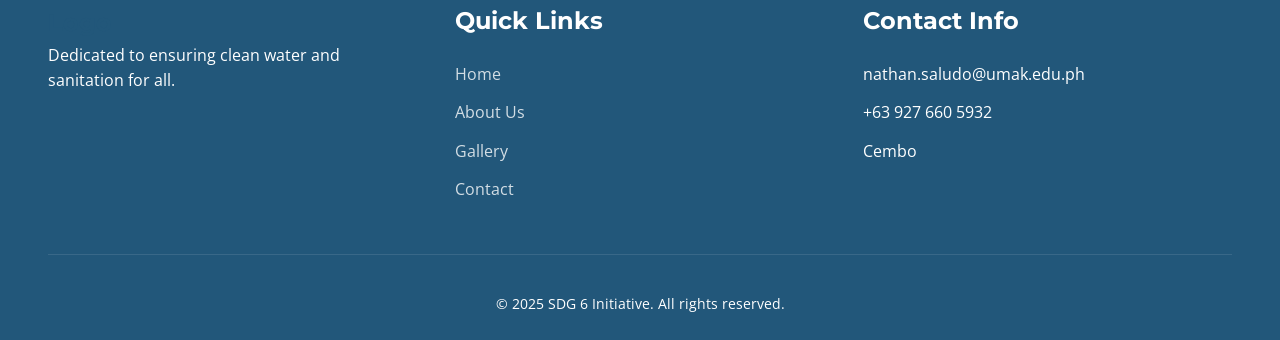
==== commit 159047b3: "added icons, logo, and FAQs" ====
--- a/index.html
+++ b/index.html
@@ -4,6 +4,7 @@
     <meta charset="UTF-8">
     <meta name="viewport" content="width=device-width, initial-scale=1.0">
     <title>SDG 6 - Clean Water and Sanitation</title>
+    <link rel="icon" type="image/png" href="Clean water icon.png">
     <link rel="stylesheet" href="styles.css">
     <link href="https://fonts.googleapis.com/css2?family=Montserrat:wght@600;700&family=Open+Sans:wght@400;500&display=swap" rel="stylesheet">
 </head>
@@ -12,8 +13,8 @@
     <header class="header" role="banner">
         <div class="container">
             <a href="#" class="logo" aria-label="SDG 6 Initiative Home">
-                <!-- Logo Placeholder -->
-                <div class="logo-placeholder">Logo</div>
+                <!-- Logo Image -->
+                <img src="Clean water icon.png" alt="SDG 6 Clean Water Logo" class="logo-img">
             </a>
             <nav class="nav" role="navigation" aria-label="Main navigation">
                 <input type="checkbox" id="nav-toggle-checkbox" class="nav-toggle-checkbox">
@@ -90,21 +91,21 @@
             <div class="cards-grid" role="list">
                 <article class="card" role="listitem">
                     <div class="card-image">
-                        <img src="water access.avif" alt="This image illustrates the water access in the Philippines">
+                        <img src="water access.avif" alt="This image illustrates the water access in the Philippines. Source: https://planet-water.org/where-we-operate/philippines">
                     </div>
                     <h3>Water Access</h3>
                     <p>Ensuring universal access to safe and affordable drinking water for all communities.</p>
                 </article>
                 <article class="card" role="listitem">
                     <div class="card-image">
-                        <img src="water sanitation.jpg" alt="This image illustrates the water sanitation in the Philippines">
+                        <img src="water sanitation.jpg" alt="This image illustrates the water sanitation in the Philippines.">
                     </div>
                     <h3>Sanitation</h3>
                     <p>Improving access to adequate and equitable sanitation and hygiene facilities.</p>
                 </article>
                 <article class="card" role="listitem">
                     <div class="card-image">
-                        <img src="water quality.jpg" alt="This image illustrates the water quality in the Philippines">
+                        <img src="water quality.jpg" alt="This image illustrates the water quality in the Philippines. Source: https://interaksyon.philstar.com/opinion/2019/03/18/145881/philippines-ocean-pollution-plastic-waste-western-world-blame/">
                     </div>
                     <h3>Water Quality</h3>
                     <p>Protecting and restoring water-related ecosystems for sustainable development.</p>
@@ -118,12 +119,121 @@
         <div class="container">
             <h2 id="gallery-heading">Our Impact Gallery</h2>
             <div class="gallery-grid" role="list" aria-label="Impact photo gallery">
-                <div class="gallery-item" role="img" aria-label="Gallery image 1"><img src="impact1.jpg" alt="This is our impact image"><div class="gallery-overlay"><div class="gallery-overlay-text">"Residents line up to refill water containers amid local supply shortages."</div></div></div>
-                <div class="gallery-item" role="img" aria-label="Gallery image 2"><img src="impact2.jpg" alt="This is our impact image"><div class="gallery-overlay"><div class="gallery-overlay-text">"A resident fills water containers from a boat as communities cope with limited access to clean water."</div></div></div>
-                <div class="gallery-item" role="img" aria-label="Gallery image 3"><img src="impact3.webp" alt="This is our impact image"><div class="gallery-overlay"><div class="gallery-overlay-text">"Students practice proper handwashing at a school wash station to promote hygiene and safety."</div></div></div>
-                <div class="gallery-item" role="img" aria-label="Gallery image 4"><img src="impact4.jpg" alt="This is our impact image"><div class="gallery-overlay"><div class="gallery-overlay-text">"Students wash their hands at a school tap station, promoting hygiene and good health practices."</div></div></div>
-                <div class="gallery-item" role="img" aria-label="Gallery image 5"><img src="impact5.avif" alt="This is our impact image"><div class="gallery-overlay"><div class="gallery-overlay-text">"Residents gather around a clean water station, celebrating improved access to safe drinking water."</div></div></div>
-                <div class="gallery-item" role="img" aria-label="Gallery image 6"><img src="impact6.webp" alt="This is our impact image"><div class="gallery-overlay"><div class="gallery-overlay-text">"Men in a small boat collect and clean containers in a heavily polluted river."</div></div></div>
+                <div class="gallery-item" role="img" aria-label="Gallery image 1"><img src="impact1.jpg" alt="An impact image taken from abs-cbn: https://www.abs-cbn.com/news/health-science/2025/8/26/1-in-4-people-lack-access-to-safe-drinking-water-un-1741"><div class="gallery-overlay"><div class="gallery-overlay-text">"Residents line up to refill water containers amid local supply shortages."</div></div></div>
+                <div class="gallery-item" role="img" aria-label="Gallery image 2"><img src="impact2.jpg" alt="An impact image taken from PBS News: https://www.pbs.org/newshour/science/a-quarter-of-the-world-does-not-have-access-to-safe-drinking-water-new-un-report-says"><div class="gallery-overlay"><div class="gallery-overlay-text">"A resident fills water containers from a boat as communities cope with limited access to clean water."</div></div></div>
+                <div class="gallery-item" role="img" aria-label="Gallery image 3"><img src="impact3.webp" alt="An impact image taken from Unicef: https://www.unicef.org/philippines/stories/restoring-access-clean-water-and-sanitation-facilities-southern-leyte-after-typhoon-odette"><div class="gallery-overlay"><div class="gallery-overlay-text">"Students practice proper handwashing at a school wash station to promote hygiene and safety."</div></div></div>
+                <div class="gallery-item" role="img" aria-label="Gallery image 4"><img src="impact4.jpg" alt="An impact image taken from Flickr: https://www.flickr.com/photos/planetwaterlive/5101426029/"><div class="gallery-overlay"><div class="gallery-overlay-text">"Students wash their hands at a school tap station, promoting hygiene and good health practices."</div></div></div>
+                <div class="gallery-item" role="img" aria-label="Gallery image 5"><img src="impact5.avif" alt="An impact image taken from Planet Water Org: https://planet-water.org/where-we-operate/philippines"><div class="gallery-overlay"><div class="gallery-overlay-text">"Residents gather around a clean water station, celebrating improved access to safe drinking water."</div></div></div>
+                <div class="gallery-item" role="img" aria-label="Gallery image 6"><img src="impact6.webp" alt="A stock photo that came from: https://www.istockphoto.com/photo/man-cleaning-out-his-bucket-in-polluted-river-gm458072311-16017720"><div class="gallery-overlay"><div class="gallery-overlay-text">"Men in a small boat collect and clean containers in a heavily polluted river."</div></div></div>
+            </div>
+        </div>
+    </section>
+
+    <!-- FAQ Section with Accordion -->
+    <section id="faq" class="section" aria-labelledby="faq-heading">
+        <div class="container">
+            <h2 id="faq-heading">Frequently Asked Questions</h2>
+            <div class="accordion" role="region" aria-label="Frequently asked questions">
+                <div class="accordion-item">
+                    <button class="accordion-header" aria-expanded="false" aria-controls="faq-1">
+                        <span class="accordion-title">What is SDG 6</span>
+                        <img src="down-arrow.png" alt="" class="accordion-icon" aria-hidden="true">
+                    </button>
+                    <div id="faq-1" class="accordion-content" hidden>
+                        <p>SDG 6's full title is "Ensure availability and sustainable management of water and sanitation for all," covering drinking water, sanitation, hygiene, wastewater, water-use efficiency, ecosystem protection, and cooperation. It has eight targets and related indicators that track progress on access, quality, efficiency, governance, and international support.</p>
+                        <p><a class="faq-links"href="https://sdgs.un.org/goals/goal6" >SDG 6</a></p>
+                    </div>
+                </div>
+
+                <div class="accordion-item">
+                    <button class="accordion-header" aria-expanded="false" aria-controls="faq-2">
+                        <span class="accordion-title">What is "Safely managed" drinking water</span>
+                        <img src="down-arrow.png" alt="" class="accordion-icon" aria-hidden="true">
+                    </button>
+                    <div id="faq-2" class="accordion-content" hidden>
+                        <p>The global monitoring definition of a "safely managed drinking water service" is drinking water from an improved source that is located on the household premises, available when needed, and free from fecal and priority chemical contamination. This is tracked as SDG indicator 6.1.1, the proportion of the population using safely managed drinking water services.</p>
+                    </div>
+                </div>
+
+                <div class="accordion-item">
+                    <button class="accordion-header" aria-expanded="false" aria-controls="faq-3">
+                        <span class="accordion-title">Why focus on sanitation?</span>
+                        <img src="down-arrow.png" alt="" class="accordion-icon" aria-hidden="true">
+                    </button>
+                    <div id="faq-3" class="accordion-content" hidden>
+                        <p>Sanitation is emphasized because safe toilets and waste management reduce diarrheal and other infectious diseases, protecting public health at scale. Improved sanitation also helps safeguard groundwater and surface water from contamination and supports dignity, gender equality, and safety, especially for women and girls.</p>
+                    </div>
+                </div>
+
+                <div class="accordion-item">
+                    <button class="accordion-header" aria-expanded="false" aria-controls="faq-4">
+                        <span class="accordion-title">How typical water projects operate</span>
+                        <img src="down-arrow.png" alt="" class="accordion-icon" aria-hidden="true">
+                    </button>
+                    <div id="faq-4" class="accordion-content" hidden>
+                        <p>Many SDG‑aligned water initiatives work by constructing or rehabilitating community systems such as wells, piped supplies, or small networks, combined with governance and cost‑recovery arrangements. Long‑term functionality depends on local operation and maintenance capacity, so projects often include training community water committees or local technicians.</p>
+                    </div>
+                </div>
+
+                <div class="accordion-item">
+                    <button class="accordion-header" aria-expanded="false" aria-controls="faq-5">
+                        <span class="accordion-title">Common technologies used</span>
+                        <img src="down-arrow.png" alt="" class="accordion-icon" aria-hidden="true">
+                    </button>
+                    <div id="faq-5" class="accordion-content" hidden>
+                        <p>Depending on geography and hydrogeology, projects may use deep or bore wells, gravity‑fed or pumped piped networks, rainwater harvesting systems, point‑of‑use filtration, and decentralized wastewater or nature‑based systems like constructed wetlands. SDG 6 also explicitly encourages technologies for water efficiency, wastewater treatment, recycling, and safe reuse.</p>
+                    </div>
+                </div>
+
+                <div class="accordion-item">
+                    <button class="accordion-header" aria-expanded="false" aria-controls="faq-6">
+                        <span class="accordion-title">Volunteer opportunities</span>
+                        <img src="down-arrow.png" alt="" class="accordion-icon" aria-hidden="true">
+                    </button>
+                    <div id="faq-6" class="accordion-content" hidden>
+                        <p>Organizations working on SDG 6 typically offer roles in in‑country field programs, remote research or data support, and advocacy or awareness campaigns. Interested volunteers are usually asked to apply through an expression‑of‑interest form or contact channel where skills and availability can be matched to current projects.</p>
+                    </div>
+                </div>
+
+                <div class="accordion-item">
+                    <button class="accordion-header" aria-expanded="false" aria-controls="faq-7">
+                        <span class="accordion-title">How are community members involved?</span>
+                        <img src="down-arrow.png" alt="" class="accordion-icon" aria-hidden="true">
+                    </button>
+                    <div id="faq-7" class="accordion-content" hidden>
+                        <p>Local participation is a formal target under SDG 6 (Target 6.B), which calls for supporting and strengthening community involvement in water and sanitation management. Effective programs place community members in leadership roles for planning, tariff setting, routine maintenance, and system oversight so that services remain sustainable.</p>
+                    </div>
+                </div>
+
+                <div class="accordion-item">
+                    <button class="accordion-header" aria-expanded="false" aria-controls="faq-8">
+                        <span class="accordion-title">Where SDG 6 work happens</span>
+                        <img src="down-arrow.png" alt="" class="accordion-icon" aria-hidden="true">
+                    </button>
+                    <div id="faq-8" class="accordion-content" hidden>
+                        <p>Water‑and‑sanitation projects under SDG 6 operate across all regions, with particularly intense activity in Asia, sub‑Saharan Africa, and Latin America where access gaps remain largest. Many international NGOs report operations in dozens of countries simultaneously, often focusing on rural areas and informal settlements.</p>
+                    </div>
+                </div>
+
+                <div class="accordion-item">
+                    <button class="accordion-header" aria-expanded="false" aria-controls="faq-9">
+                        <span class="accordion-title">Ways to support</span>
+                        <img src="down-arrow.png" alt="" class="accordion-icon" aria-hidden="true">
+                    </button>
+                    <div id="faq-9" class="accordion-content" hidden>
+                        <p>Individuals can support SDG 6 by donating to credible WASH (water, sanitation and hygiene) organizations, volunteering skills, partnering through research or business, or amplifying evidence‑based advocacy. Everyday actions such as conserving water, supporting equitable tariffs, and engaging in local water‑governance forums also contribute to Goal 6 targets.</p>
+                    </div>
+                </div>
+
+                <div class="accordion-item">
+                    <button class="accordion-header" aria-expanded="false" aria-controls="faq-10">
+                        <span class="accordion-title">Role of governments and partnerships</span>
+                        <img src="down-arrow.png" alt="" class="accordion-icon" aria-hidden="true">
+                    </button>
+                    <div id="faq-10" class="accordion-content" hidden>
+                        <p>SDG 6 includes a specific target to "expand international cooperation and capacity‑building support" for water and sanitation, which inherently involves government engagement. National and local governments set policies, standards, and financing frameworks, while collaborations with civil society and the private sector help deliver and maintain services on the ground.</p>
+                    </div>
+                </div>
             </div>
         </div>
     </section>
@@ -211,23 +321,32 @@
 
         // Navigation Active Link Detection
         const navLinks = document.querySelectorAll('.nav-link');
-        const sections = document.querySelectorAll('section[id], header');
+        const homeSection = document.getElementById('home');
+        const aboutSection = document.getElementById('about');
+        const gallerySection = document.getElementById('gallery');
+        const contactSection = document.getElementById('contact');
 
         function updateActiveLink() {
             let currentSection = 'home';
-
-            // Check which section is most visible in viewport
-            sections.forEach(section => {
-                const sectionTop = section.offsetTop;
-                const sectionHeight = section.clientHeight;
-                
-                // Check if section is in viewport with some threshold
-                if (window.scrollY >= sectionTop - 200 && window.scrollY < sectionTop + sectionHeight - 200) {
-                    if (section.id) {
-                        currentSection = section.id;
-                    }
-                }
-            });
+            const scrollPos = window.scrollY;
+
+            // Define section boundaries
+            const homeTop = homeSection.offsetTop;
+            const aboutTop = aboutSection.offsetTop;
+            const galleryTop = gallerySection.offsetTop;
+            const contactTop = contactSection.offsetTop;
+
+            // Determine active section based on scroll position
+            if (scrollPos < aboutTop - 200) {
+                currentSection = 'home';
+            } else if (scrollPos < galleryTop - 200) {
+                // Everything from About to just before Gallery stays on "About Us"
+                currentSection = 'about';
+            } else if (scrollPos < contactTop - 200) {
+                currentSection = 'gallery';
+            } else {
+                currentSection = 'contact';
+            }
 
             // Update active class on all nav links
             navLinks.forEach(link => {
@@ -254,6 +373,37 @@
                 link.classList.add('active');
             });
         });
+
+        // Accordion Functionality
+        const accordionHeaders = document.querySelectorAll('.accordion-header');
+
+        accordionHeaders.forEach(header => {
+            header.addEventListener('click', () => {
+                const isExpanded = header.getAttribute('aria-expanded') === 'true';
+                const content = document.getElementById(header.getAttribute('aria-controls'));
+
+                // Close all other accordion items
+                accordionHeaders.forEach(otherHeader => {
+                    if (otherHeader !== header) {
+                        otherHeader.setAttribute('aria-expanded', 'false');
+                        const otherContent = document.getElementById(otherHeader.getAttribute('aria-controls'));
+                        otherContent.setAttribute('aria-hidden', 'true');
+                        otherContent.setAttribute('hidden', '');
+                    }
+                });
+
+                // Toggle current accordion item
+                if (isExpanded) {
+                    header.setAttribute('aria-expanded', 'false');
+                    content.setAttribute('aria-hidden', 'true');
+                    content.setAttribute('hidden', '');
+                } else {
+                    header.setAttribute('aria-expanded', 'true');
+                    content.setAttribute('aria-hidden', 'false');
+                    content.removeAttribute('hidden');
+                }
+            });
+        });
     </script>
 </body>
 </html>
--- a/styles.css
+++ b/styles.css
@@ -126,6 +126,26 @@
     color: var(--color-navy-blue);
 }
 
+.logo {
+    display: flex;
+    align-items: center;
+    justify-content: center;
+    text-decoration: none;
+    transition: transform 0.3s ease;
+}
+
+.logo:hover {
+    transform: scale(1.05);
+}
+
+.logo-img {
+    height: clamp(56px, 8vh, 72px);
+    width: auto;
+    max-width: 100%;
+    object-fit: contain;
+    display: block;
+}
+
 .nav-menu {
     display: flex;
     list-style: none;
@@ -765,6 +785,125 @@
     }
 }
 
+/* Accordion Styles */
+.accordion {
+    display: flex;
+    flex-direction: column;
+    gap: var(--space-sm);
+    max-width: 800px;
+    margin: 0 auto;
+}
+
+.accordion-item {
+    border: 1px solid rgba(34, 87, 122, 0.15);
+    border-radius: 6px;
+    overflow: hidden;
+    background: var(--color-white);
+    box-shadow: 0 2px 4px rgba(0, 0, 0, 0.05);
+    transition: box-shadow 0.3s ease;
+}
+
+.accordion-item:hover {
+    box-shadow: 0 4px 8px rgba(0, 0, 0, 0.1);
+}
+
+.accordion-header {
+    width: 100%;
+    padding: var(--space-md) var(--space-lg);
+    background: var(--color-white);
+    border: none;
+    cursor: pointer;
+    display: flex;
+    justify-content: space-between;
+    align-items: center;
+    gap: var(--space-md);
+    transition: background-color 0.3s ease;
+    font-family: var(--font-heading);
+    font-weight: 600;
+    font-size: var(--font-size-body);
+    color: var(--color-navy-blue);
+    text-align: left;
+}
+
+.accordion-header:hover {
+    background-color: rgba(25, 175, 137, 0.05);
+}
+
+.accordion-header[aria-expanded="true"] {
+    background-color: rgba(25, 175, 137, 0.08);
+}
+
+.accordion-title {
+    flex: 1;
+}
+
+.accordion-icon {
+    width: clamp(20px, 2vw, 24px);
+    height: auto;
+    flex-shrink: 0;
+    transition: transform 0.4s ease;
+    object-fit: contain;
+}
+
+.accordion-header[aria-expanded="true"] .accordion-icon {
+    transform: rotate(180deg);
+}
+
+.accordion-content {
+    max-height: 0;
+    overflow: hidden;
+    transition: max-height 0.4s ease, padding 0.4s ease;
+    background: rgba(25, 175, 137, 0.02);
+    border-top: 1px solid rgba(34, 87, 122, 0.08);
+}
+
+.accordion-content[aria-hidden="false"] {
+    padding: 0 var(--space-lg) var(--space-lg);
+    max-height: none;
+}
+
+.accordion-content p {
+    font-size: var(--font-size-body);
+    line-height: 1.7;
+    color: var(--color-medium-gray);
+    margin: 0;
+}
+
+/* Responsive Accordion */
+@media (max-width: 768px) {
+    .accordion {
+        gap: var(--space-xs);
+    }
+
+    .accordion-header {
+        padding: var(--space-md) var(--space-md);
+        font-size: clamp(14px, 1.1vw, 16px);
+    }
+
+    .accordion-icon {
+        width: 20px;
+    }
+
+    .accordion-content[aria-hidden="false"] {
+        padding: 0 var(--space-md) var(--space-md);
+    }
+}
+
+@media (max-width: 480px) {
+    .accordion-header {
+        padding: var(--space-sm) var(--space-md);
+        gap: var(--space-sm);
+    }
+
+    .accordion-content[aria-hidden="false"] {
+        padding: 0 var(--space-md) var(--space-md);
+    }
+
+    .accordion-content p {
+        font-size: var(--font-size-base);
+    }
+}
+
 /* Back to Top Button */
 .back-to-top {
     position: fixed;
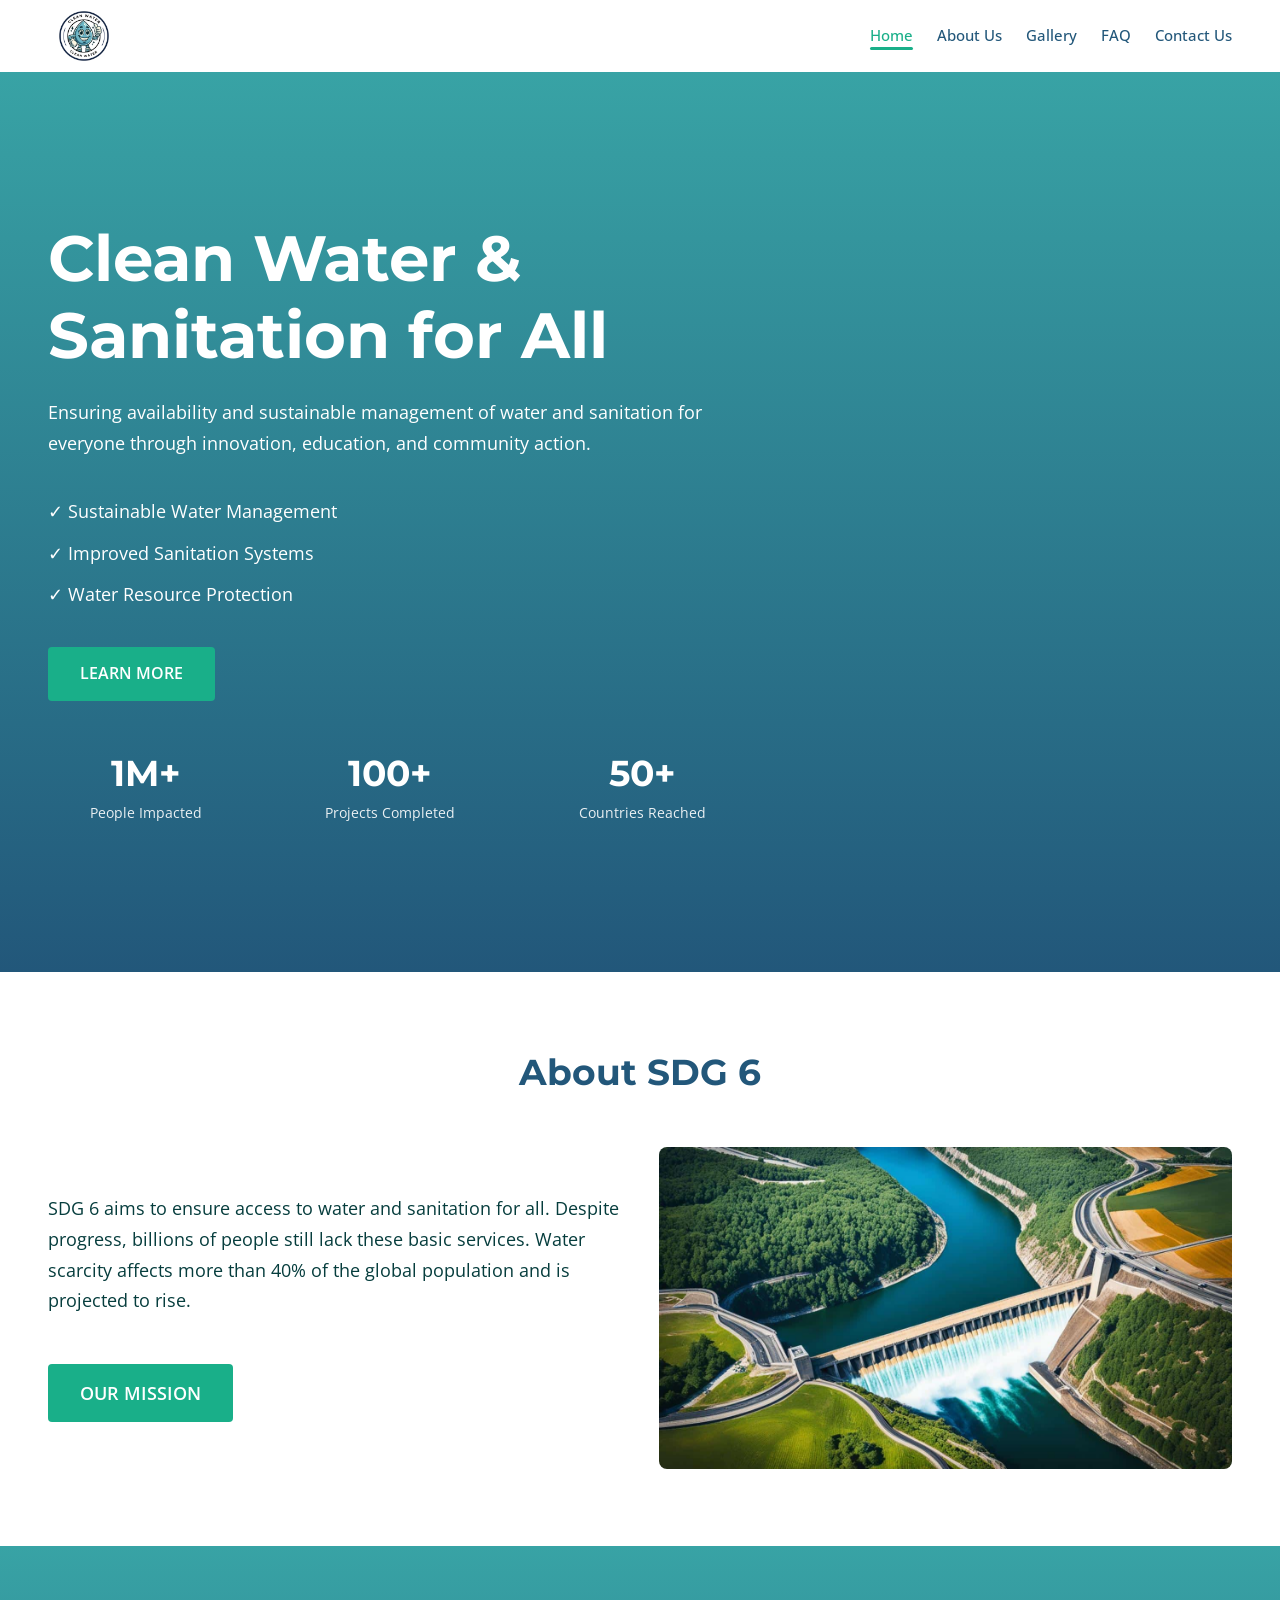
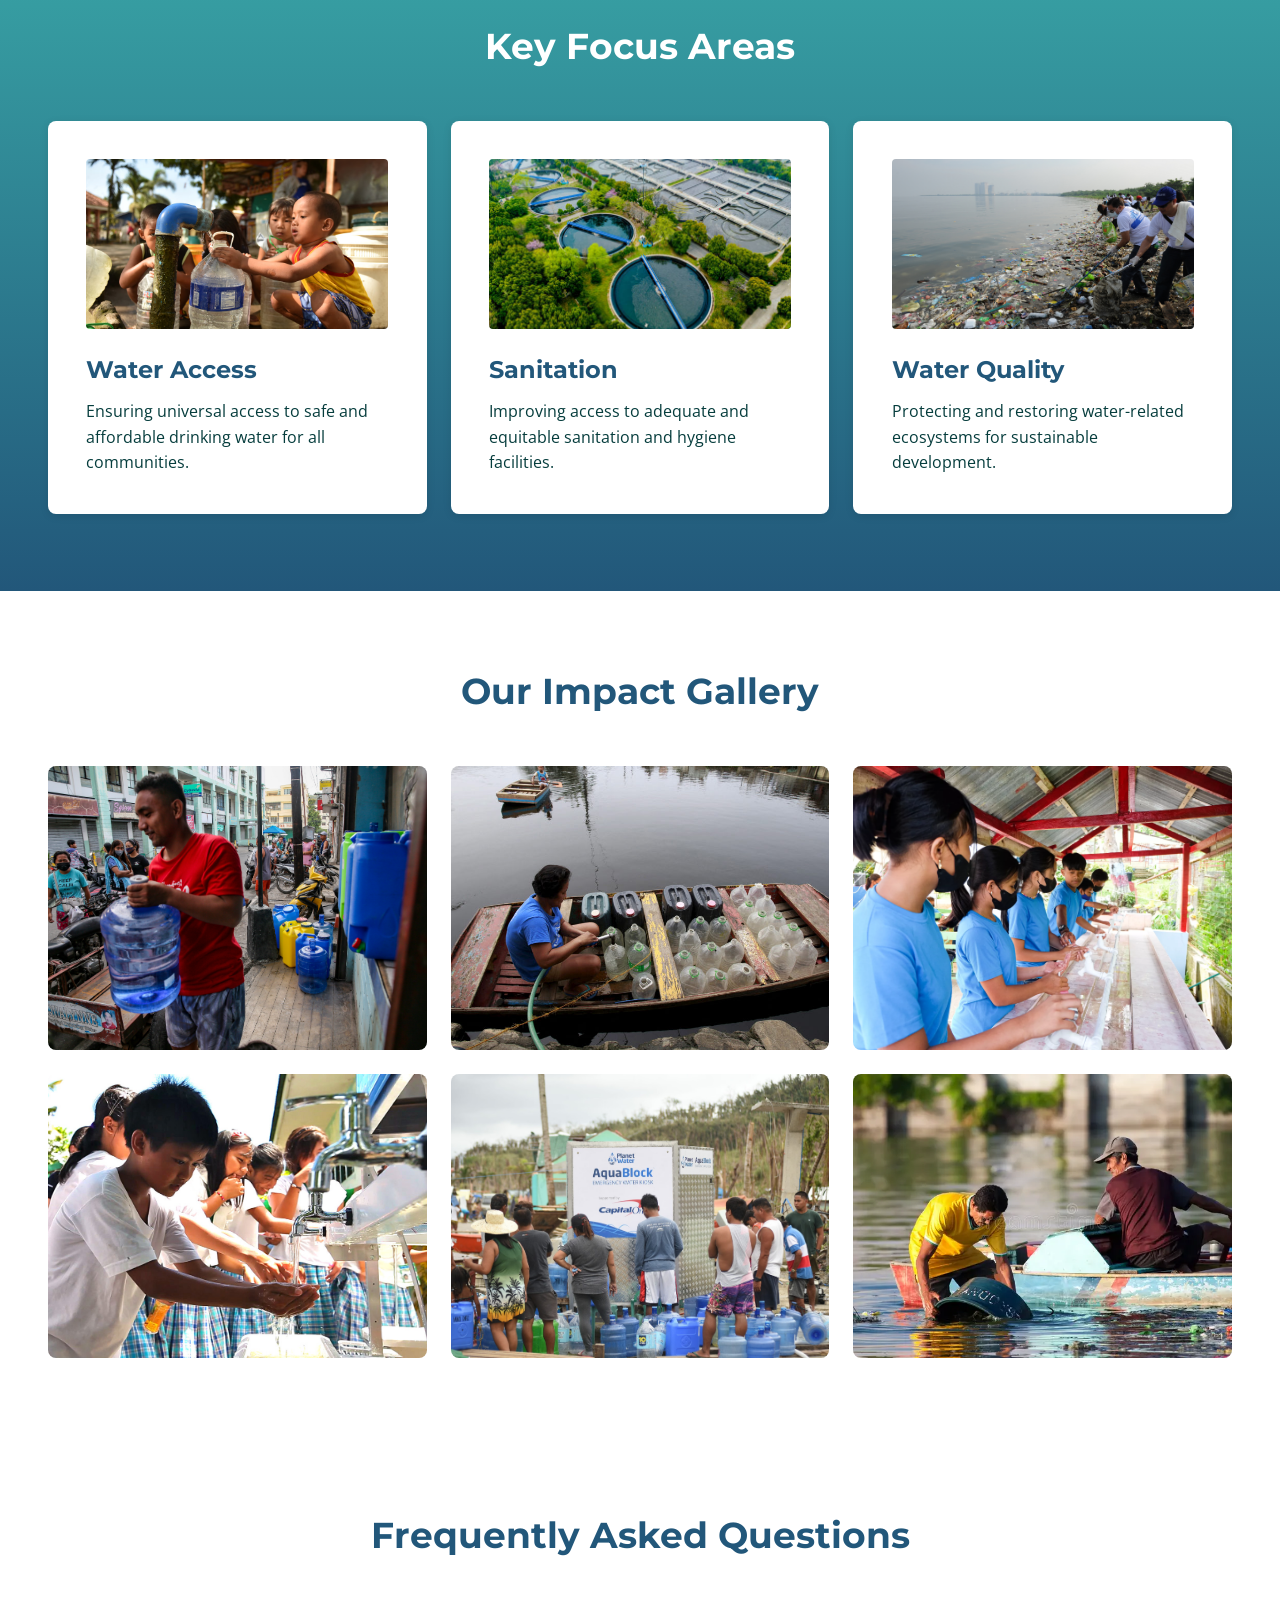
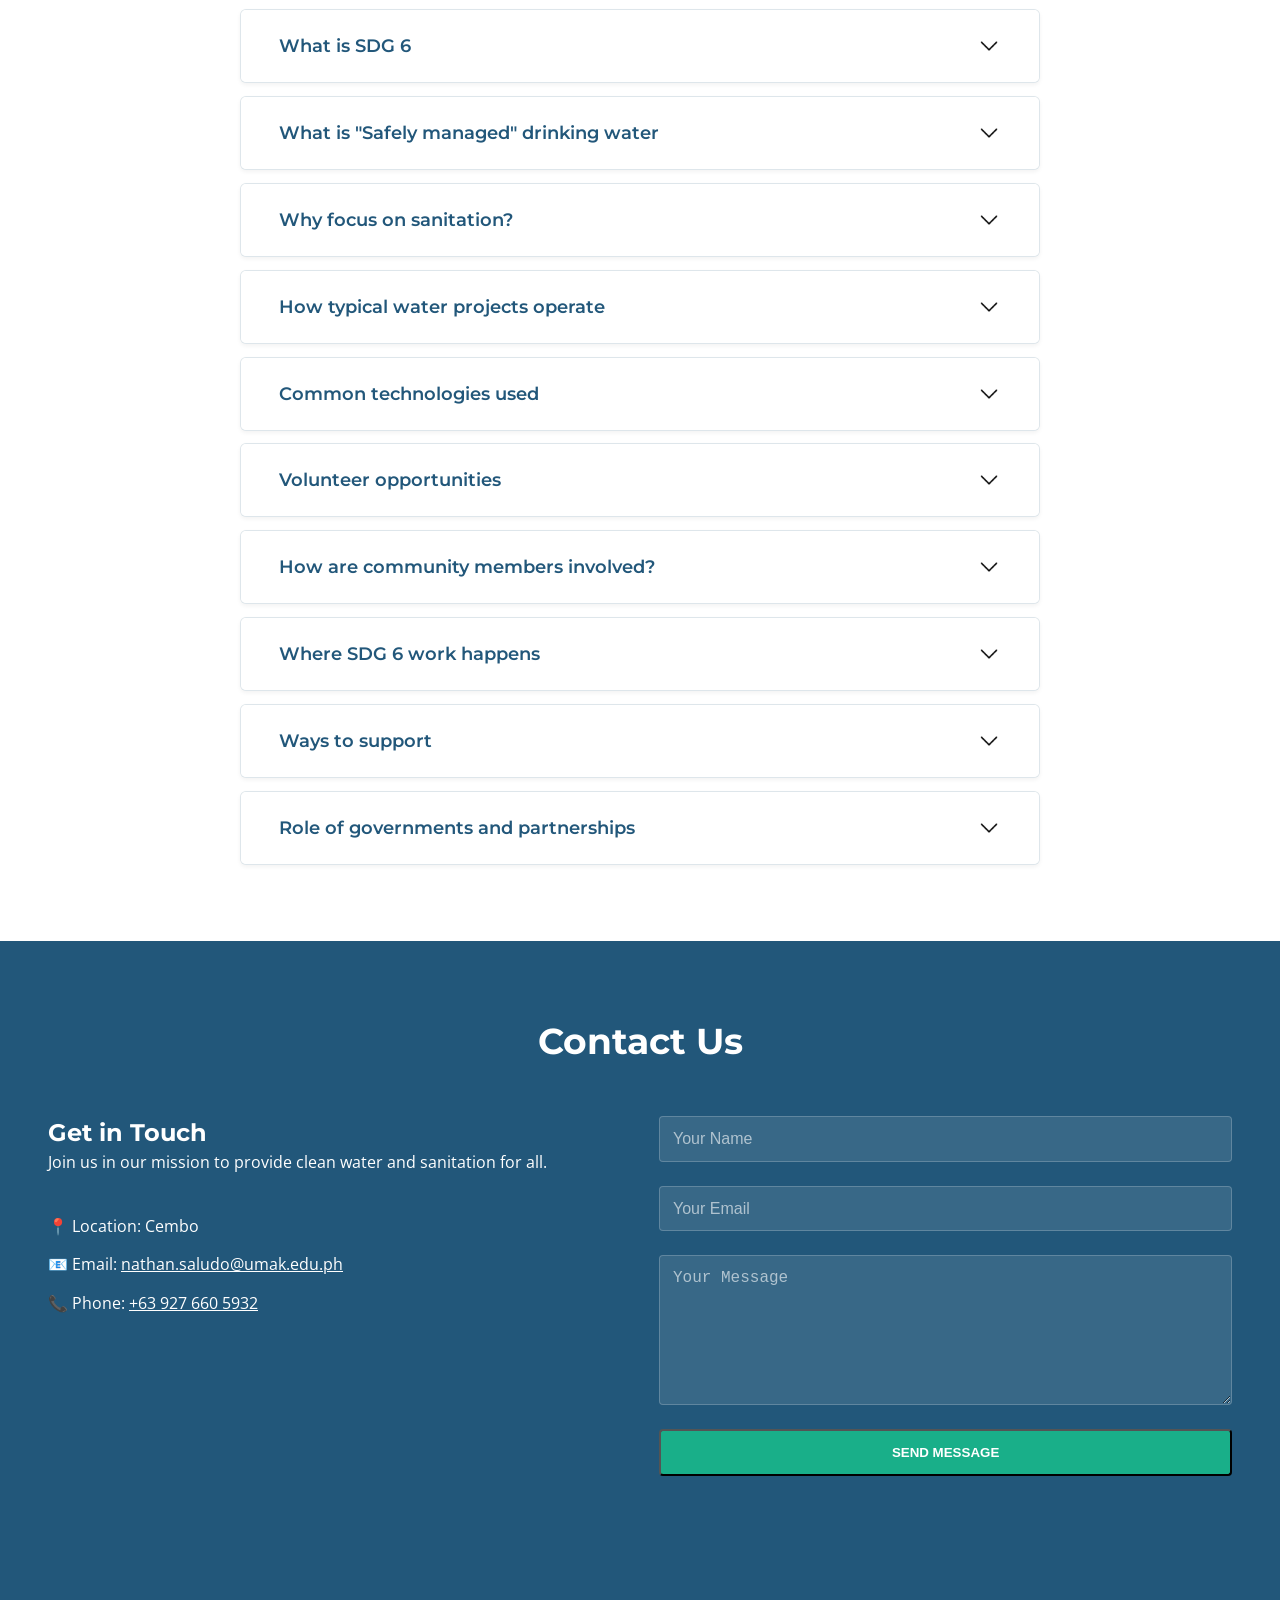
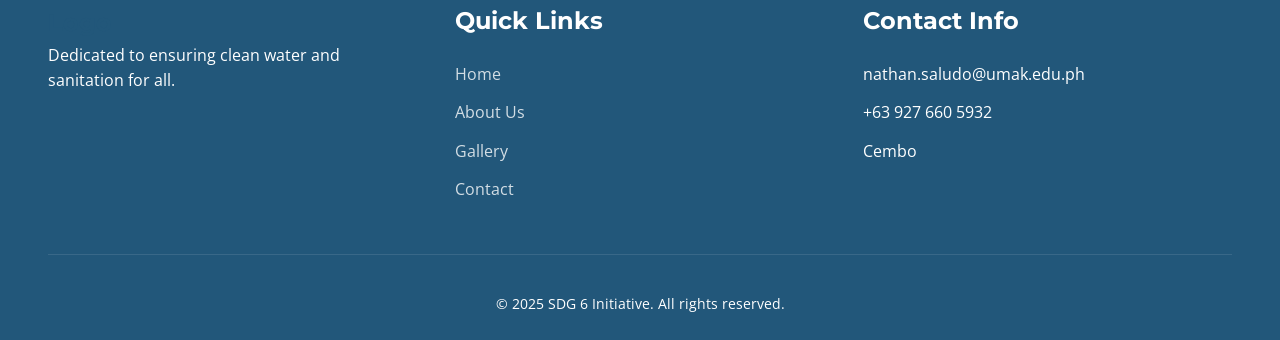
==== commit 3902afbf: "added faq to navbar" ====
--- a/index.html
+++ b/index.html
@@ -27,6 +27,7 @@
                     <li><a href="#home" class="nav-link active" data-section="home" aria-current="page">Home</a></li>
                     <li><a href="#about" class="nav-link" data-section="about">About Us</a></li>
                     <li><a href="#gallery" class="nav-link" data-section="gallery">Gallery</a></li>
+                    <li><a href="#faq" class="nav-link" data-section="faq">FAQ</a></li>
                     <li><a href="#contact" class="nav-link" data-section="contact">Contact Us</a></li>
                 </ul>
             </nav>
@@ -141,7 +142,7 @@
                     </button>
                     <div id="faq-1" class="accordion-content" hidden>
                         <p>SDG 6's full title is "Ensure availability and sustainable management of water and sanitation for all," covering drinking water, sanitation, hygiene, wastewater, water-use efficiency, ecosystem protection, and cooperation. It has eight targets and related indicators that track progress on access, quality, efficiency, governance, and international support.</p>
-                        <p><a class="faq-links"href="https://sdgs.un.org/goals/goal6" >SDG 6</a></p>
+                        <p><a class="faq-links" target="_blank" href="https://sdgs.un.org/goals/goal6" >SDG 6</a></p>
                     </div>
                 </div>
 
@@ -324,6 +325,7 @@
         const homeSection = document.getElementById('home');
         const aboutSection = document.getElementById('about');
         const gallerySection = document.getElementById('gallery');
+        const faqSection = document.getElementById('faq');
         const contactSection = document.getElementById('contact');
 
         function updateActiveLink() {
@@ -334,6 +336,7 @@
             const homeTop = homeSection.offsetTop;
             const aboutTop = aboutSection.offsetTop;
             const galleryTop = gallerySection.offsetTop;
+            const faqTop = faqSection.offsetTop;
             const contactTop = contactSection.offsetTop;
 
             // Determine active section based on scroll position
@@ -342,8 +345,10 @@
             } else if (scrollPos < galleryTop - 200) {
                 // Everything from About to just before Gallery stays on "About Us"
                 currentSection = 'about';
+            } else if (scrollPos < faqTop - 200) {
+                currentSection = 'gallery';
             } else if (scrollPos < contactTop - 200) {
-                currentSection = 'gallery';
+                currentSection = 'faq';
             } else {
                 currentSection = 'contact';
             }
--- a/styles.css
+++ b/styles.css
@@ -527,6 +527,10 @@
     /* Principle 2: Content reprioritizes based on space */
 }
 
+.faq-links {
+    color: var(--color-secondary);
+}
+
 .contact-info,
 .contact-form {
     width: 100%;
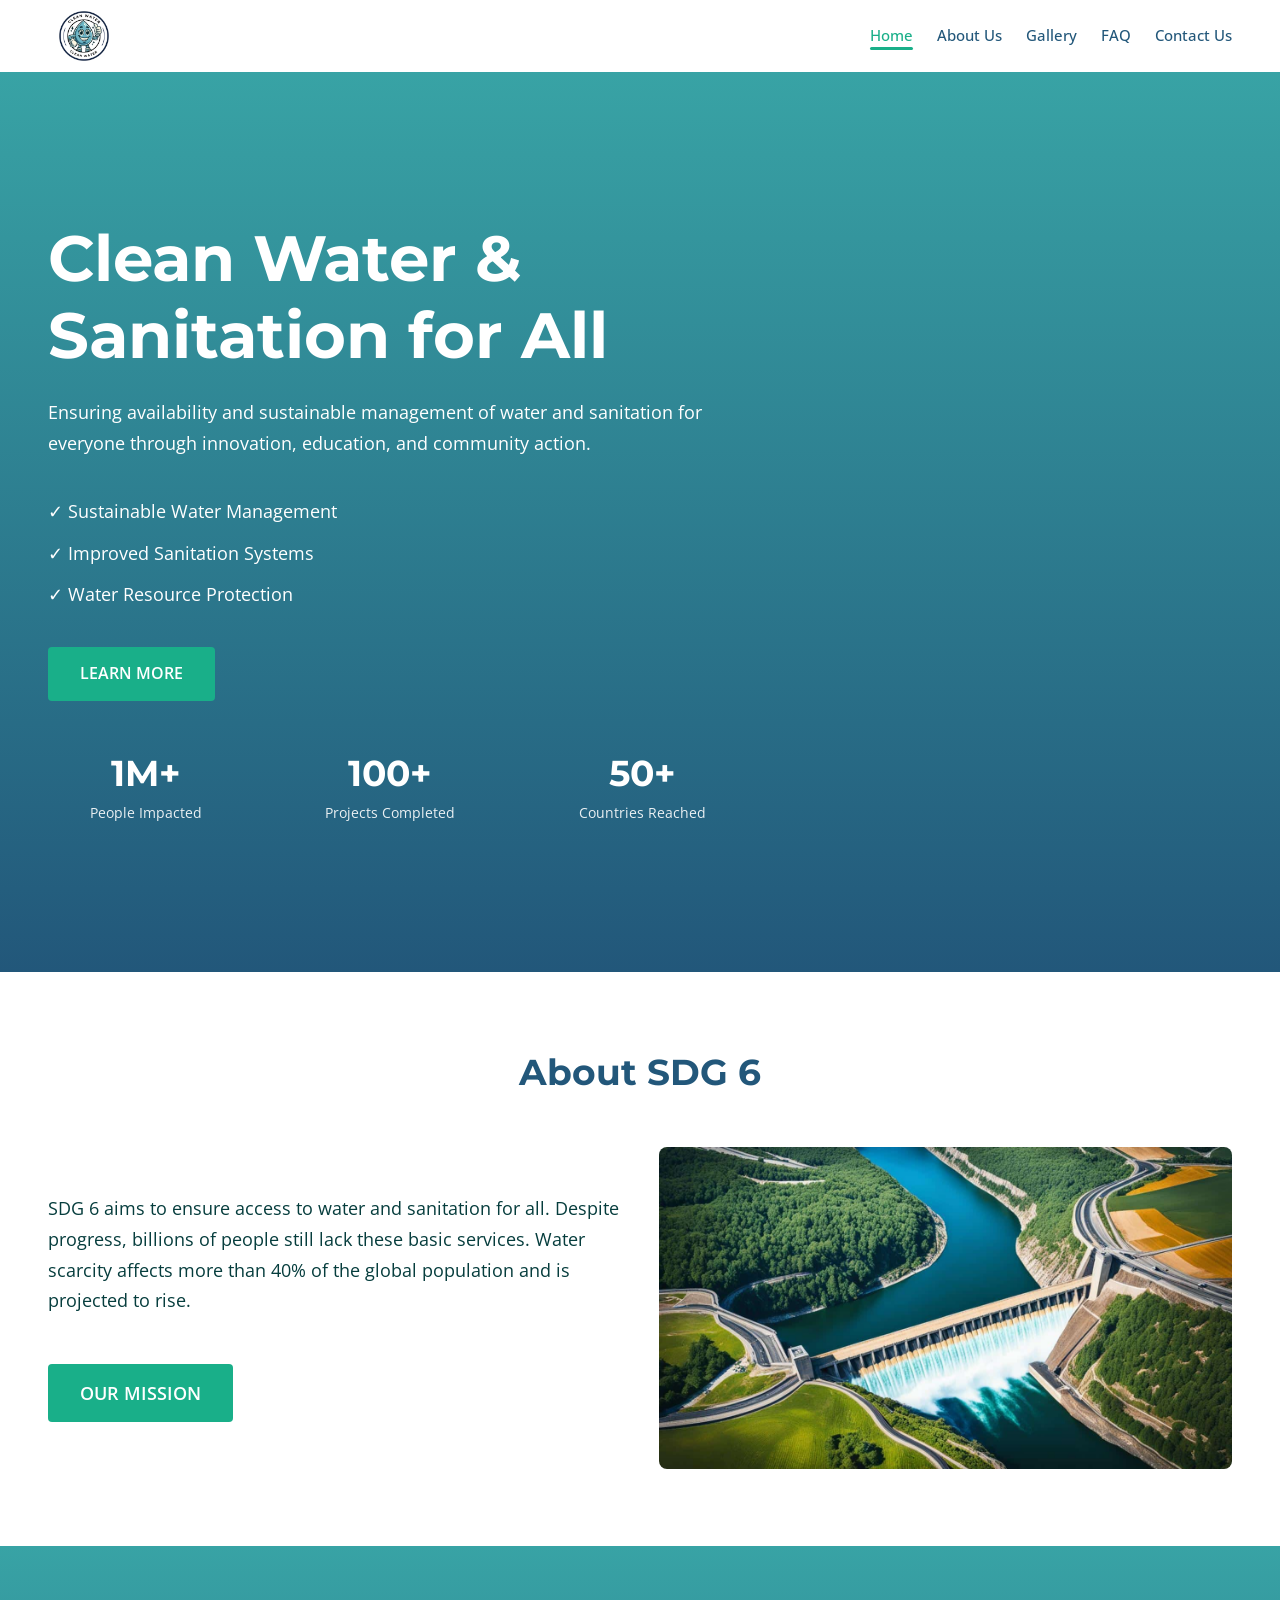
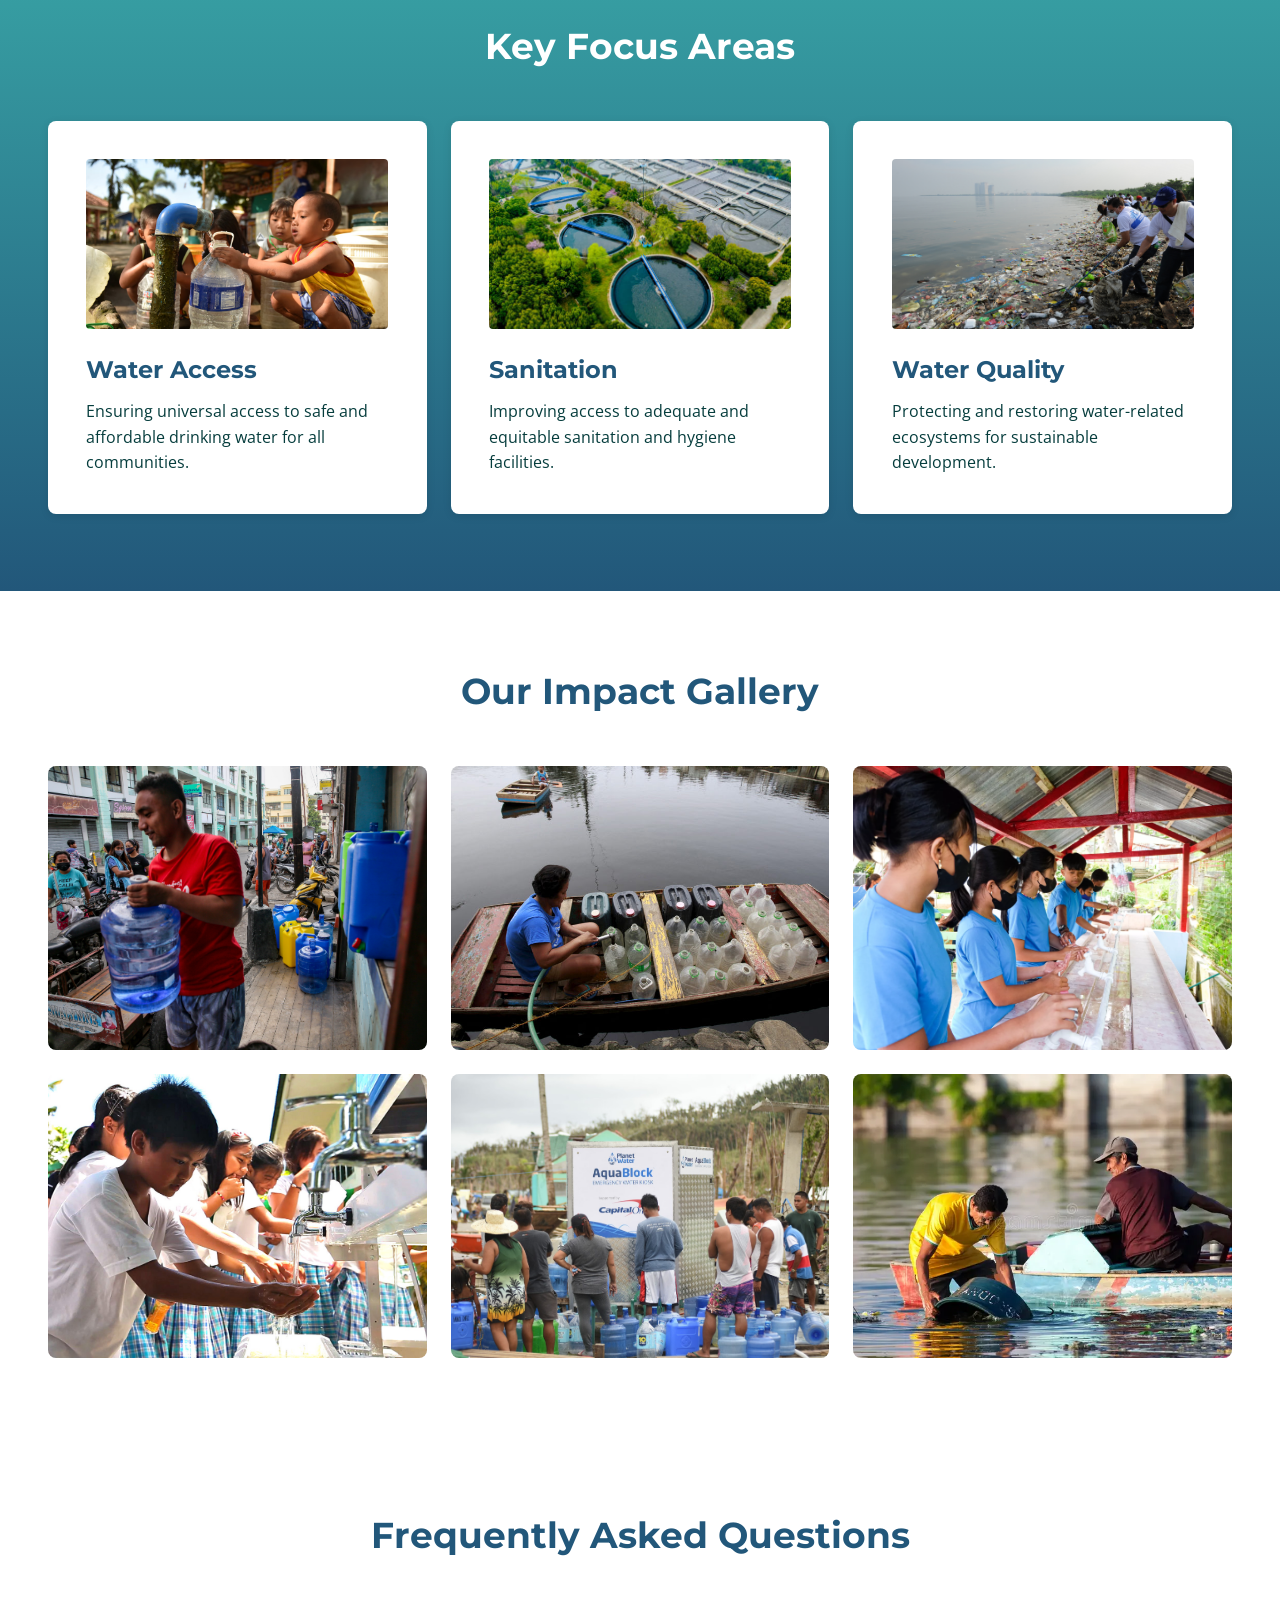
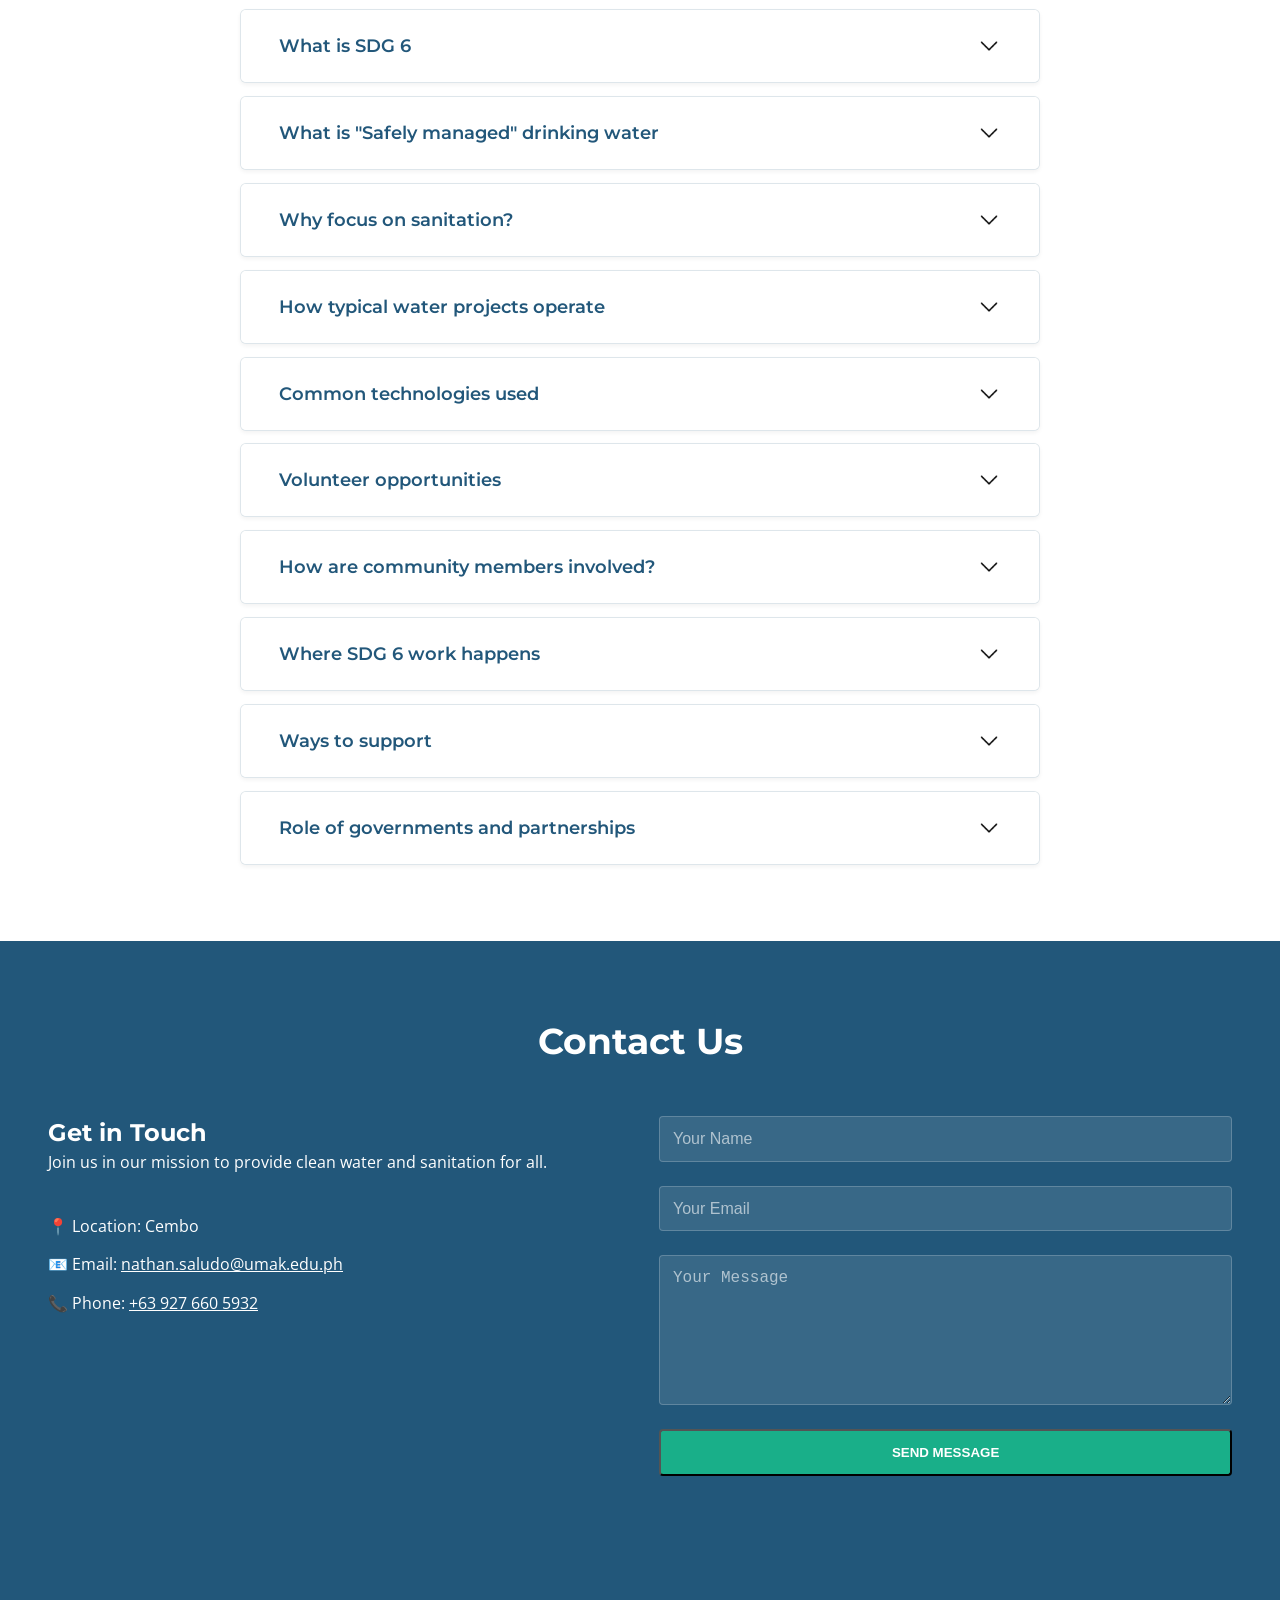
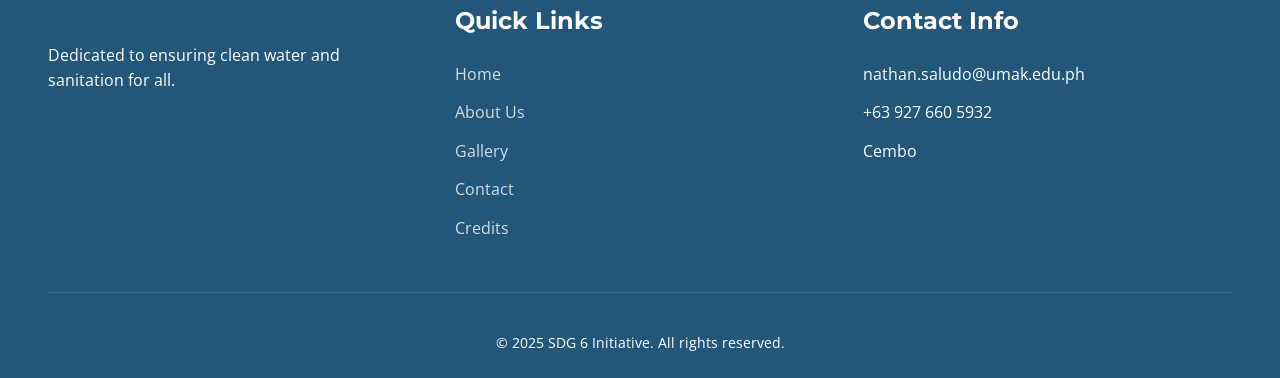
==== commit b8408a51: "added credits html file and css properties to go along with it" ====
--- a/index.html
+++ b/index.html
@@ -142,7 +142,8 @@
                     </button>
                     <div id="faq-1" class="accordion-content" hidden>
                         <p>SDG 6's full title is "Ensure availability and sustainable management of water and sanitation for all," covering drinking water, sanitation, hygiene, wastewater, water-use efficiency, ecosystem protection, and cooperation. It has eight targets and related indicators that track progress on access, quality, efficiency, governance, and international support.</p>
-                        <p><a class="faq-links" target="_blank" href="https://sdgs.un.org/goals/goal6" >SDG 6</a></p>
+                        <br>
+                        <p><a class="faq-links" target="_blank" href="https://sdgs.un.org/goals/goal6" >Ensure availability and sustainable management of water and sanitation for all</a></p>
                     </div>
                 </div>
 
@@ -153,6 +154,8 @@
                     </button>
                     <div id="faq-2" class="accordion-content" hidden>
                         <p>The global monitoring definition of a "safely managed drinking water service" is drinking water from an improved source that is located on the household premises, available when needed, and free from fecal and priority chemical contamination. This is tracked as SDG indicator 6.1.1, the proportion of the population using safely managed drinking water services.</p>
+                        <br>
+                        <p><a class="faq-links" target="_blank" href="https://www.who.int/news-room/fact-sheets/detail/drinking-water" >WHO: Facts about drinking water</a></p>
                     </div>
                 </div>
 
@@ -163,6 +166,8 @@
                     </button>
                     <div id="faq-3" class="accordion-content" hidden>
                         <p>Sanitation is emphasized because safe toilets and waste management reduce diarrheal and other infectious diseases, protecting public health at scale. Improved sanitation also helps safeguard groundwater and surface water from contamination and supports dignity, gender equality, and safety, especially for women and girls.</p>
+                        <br>
+                        <p><a class="faq-links" target="_blank" href="https://www.un.org/sustainabledevelopment/water-and-sanitation/" >Goal 6: Ensure access to water and sanitation for all</a></p>
                     </div>
                 </div>
 
@@ -173,6 +178,8 @@
                     </button>
                     <div id="faq-4" class="accordion-content" hidden>
                         <p>Many SDG‑aligned water initiatives work by constructing or rehabilitating community systems such as wells, piped supplies, or small networks, combined with governance and cost‑recovery arrangements. Long‑term functionality depends on local operation and maintenance capacity, so projects often include training community water committees or local technicians.</p>
+                        <br>
+                        <p><a class="faq-links" target="_blank" href="https://kbes.journals.publicknowledgeproject.org/index.php/kbes/article/view/11395" >Survey on The Challenges for Achieving SDG 6: Clean Water and Sanitation: A Global Insight</a></p>
                     </div>
                 </div>
 
@@ -183,6 +190,8 @@
                     </button>
                     <div id="faq-5" class="accordion-content" hidden>
                         <p>Depending on geography and hydrogeology, projects may use deep or bore wells, gravity‑fed or pumped piped networks, rainwater harvesting systems, point‑of‑use filtration, and decentralized wastewater or nature‑based systems like constructed wetlands. SDG 6 also explicitly encourages technologies for water efficiency, wastewater treatment, recycling, and safe reuse.</p>
+                        <br>
+                        <p><a class="faq-links" target="_blank" href="https://link.springer.com/article/10.1007/s43832-024-00134-5" >Digitalization for sustainable wastewater treatment: a way forward for promoting the UN SDG#6 ‘clean water and sanitation’ towards carbon neutrality goals</a></p>
                     </div>
                 </div>
 
@@ -193,6 +202,8 @@
                     </button>
                     <div id="faq-6" class="accordion-content" hidden>
                         <p>Organizations working on SDG 6 typically offer roles in in‑country field programs, remote research or data support, and advocacy or awareness campaigns. Interested volunteers are usually asked to apply through an expression‑of‑interest form or contact channel where skills and availability can be matched to current projects.</p>
+                        <br>
+                        <p><a class="faq-links" target="_blank" href="https://kbes.journals.publicknowledgeproject.org/index.php/kbes/article/view/11395" >Survey on The Challenges for Achieving SDG 6: Clean Water and Sanitation: A Global Insight</a></p>
                     </div>
                 </div>
 
@@ -203,6 +214,8 @@
                     </button>
                     <div id="faq-7" class="accordion-content" hidden>
                         <p>Local participation is a formal target under SDG 6 (Target 6.B), which calls for supporting and strengthening community involvement in water and sanitation management. Effective programs place community members in leadership roles for planning, tariff setting, routine maintenance, and system oversight so that services remain sustainable.</p>
+                        <br>
+                        <p><a class="faq-links" target="_blank" href="https://so06.tci-thaijo.org/index.php/asi/article/view/265358" >Water and Sanitation Services at the Local Government Level in Bangladesh: An Analysis of SDG 6 Implementation Status and Way Forward</a></p>
                     </div>
                 </div>
 
@@ -283,6 +296,7 @@
                         <li><a href="#about">About Us</a></li>
                         <li><a href="#gallery">Gallery</a></li>
                         <li><a href="#contact">Contact</a></li>
+                        <li><a href="credits.html">Credits</a></li>
                     </ul>
                 </div>
                 <div class="footer-section">
--- a/styles.css
+++ b/styles.css
@@ -945,6 +945,92 @@
     }
 }
 
+/* Credits Page Styles */
+.credits-category {
+    margin-bottom: var(--space-xxl);
+}
+
+.credits-category h3 {
+    color: var(--color-navy-blue);
+    margin-bottom: var(--space-lg);
+    padding-bottom: var(--space-sm);
+    border-bottom: 3px solid var(--color-secondary);
+    display: inline-block;
+}
+
+.credits-list {
+    display: flex;
+    flex-direction: column;
+    gap: var(--space-lg);
+}
+
+.credit-item {
+    background: var(--color-white);
+    padding: var(--space-lg);
+    border-radius: 8px;
+    box-shadow: 0 2px 8px rgba(0,0,0,0.1);
+    transition: transform 0.3s ease, box-shadow 0.3s ease;
+}
+
+.credit-item:hover {
+    transform: translateY(-2px);
+    box-shadow: 0 4px 12px rgba(0,0,0,0.15);
+}
+
+.credit-item h4 {
+    color: var(--color-navy-blue);
+    margin-bottom: var(--space-sm);
+    font-size: var(--font-size-h3);
+}
+
+.credit-item p {
+    color: var(--color-medium-gray);
+    margin-bottom: var(--space-sm);
+    line-height: 1.6;
+}
+
+.credit-link {
+    color: var(--color-secondary);
+    text-decoration: none;
+    font-weight: 500;
+    display: inline-flex;
+    align-items: center;
+    gap: var(--space-xs);
+    transition: color 0.3s ease;
+    word-break: break-word;
+}
+
+.credit-link:hover {
+    color: var(--color-primary);
+    text-decoration: underline;
+}
+
+.credit-link::before {
+    content: '🔗';
+    font-size: 0.9em;
+}
+
+/* Responsive Credits Page */
+@media (max-width: 768px) {
+    .credits-category {
+        margin-bottom: var(--space-xl);
+    }
+    
+    .credit-item {
+        padding: var(--space-md);
+    }
+}
+
+@media (max-width: 480px) {
+    .credit-item h4 {
+        font-size: clamp(16px, 1.5vw, 18px);
+    }
+    
+    .credit-link {
+        font-size: clamp(14px, 1.2vw, 15px);
+    }
+}
+
 /* Print Styles - Maintaining Clarity */
 @media print {
     .header,
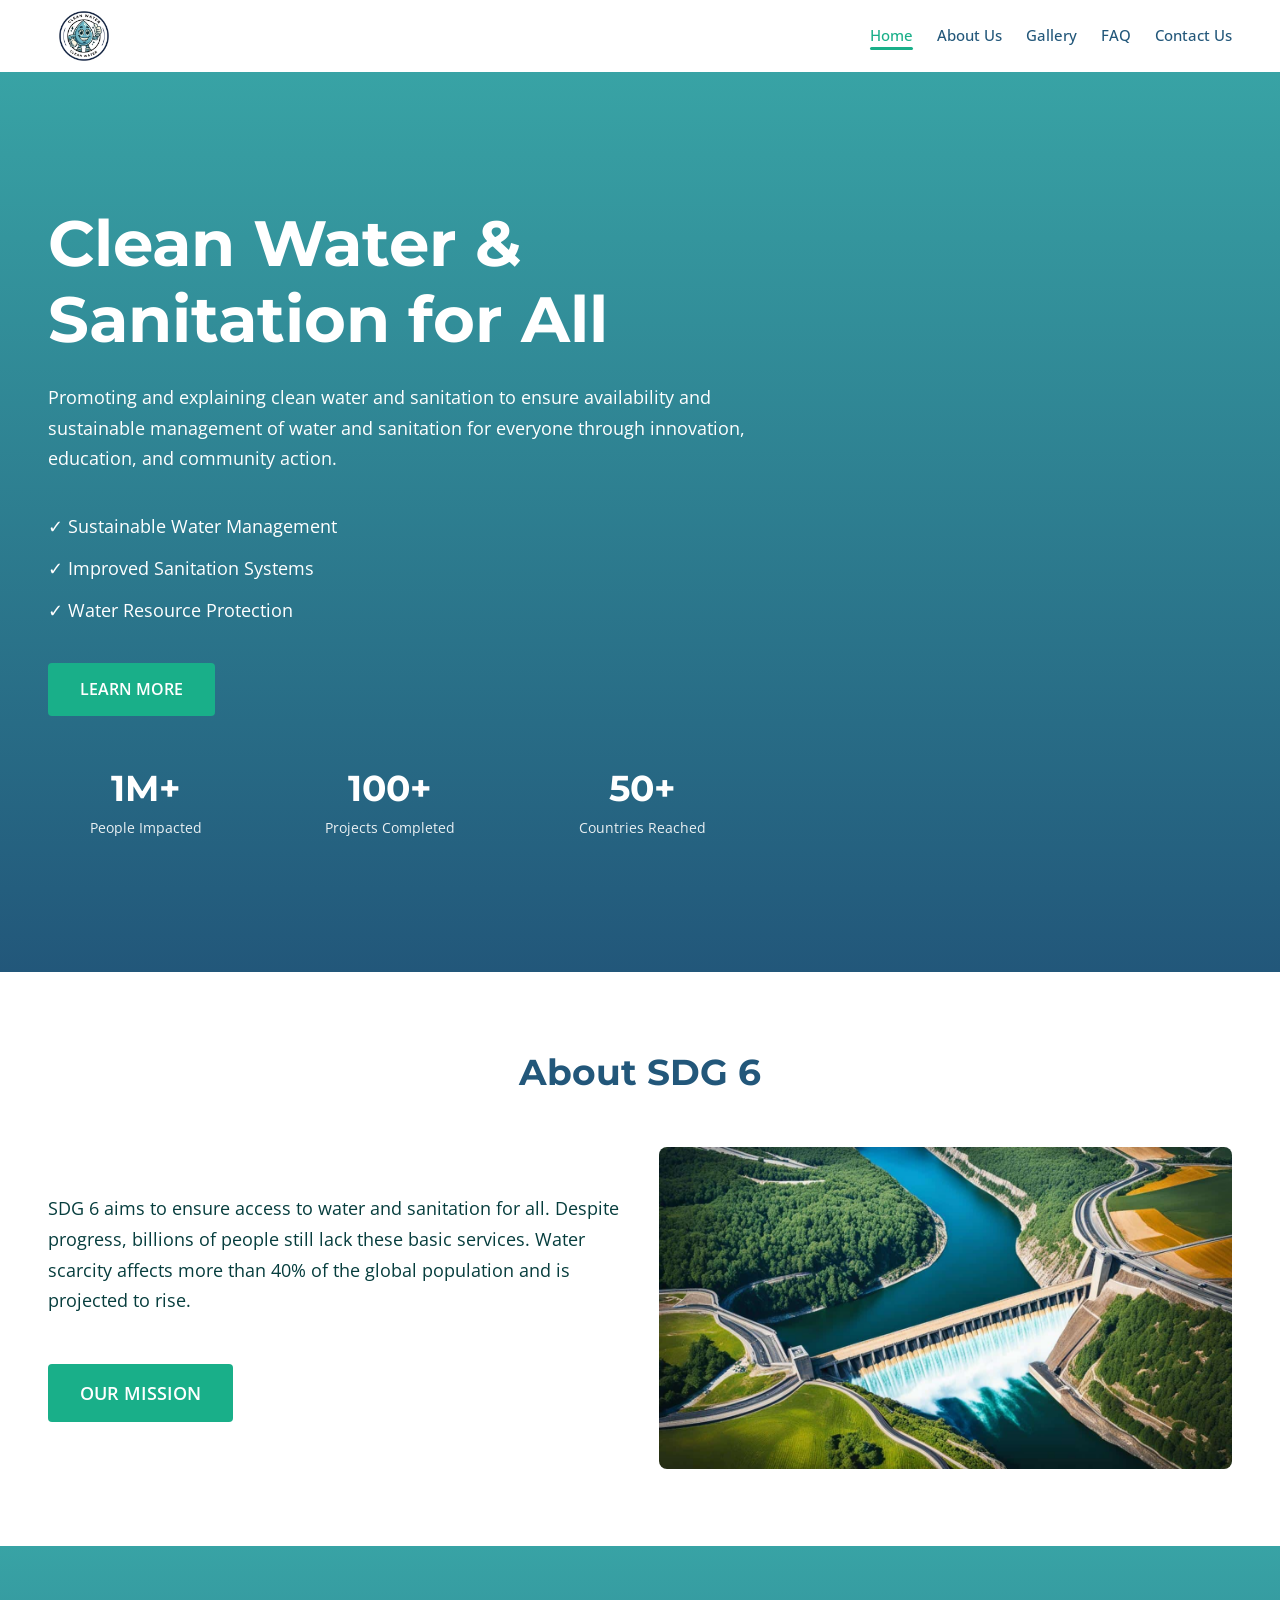
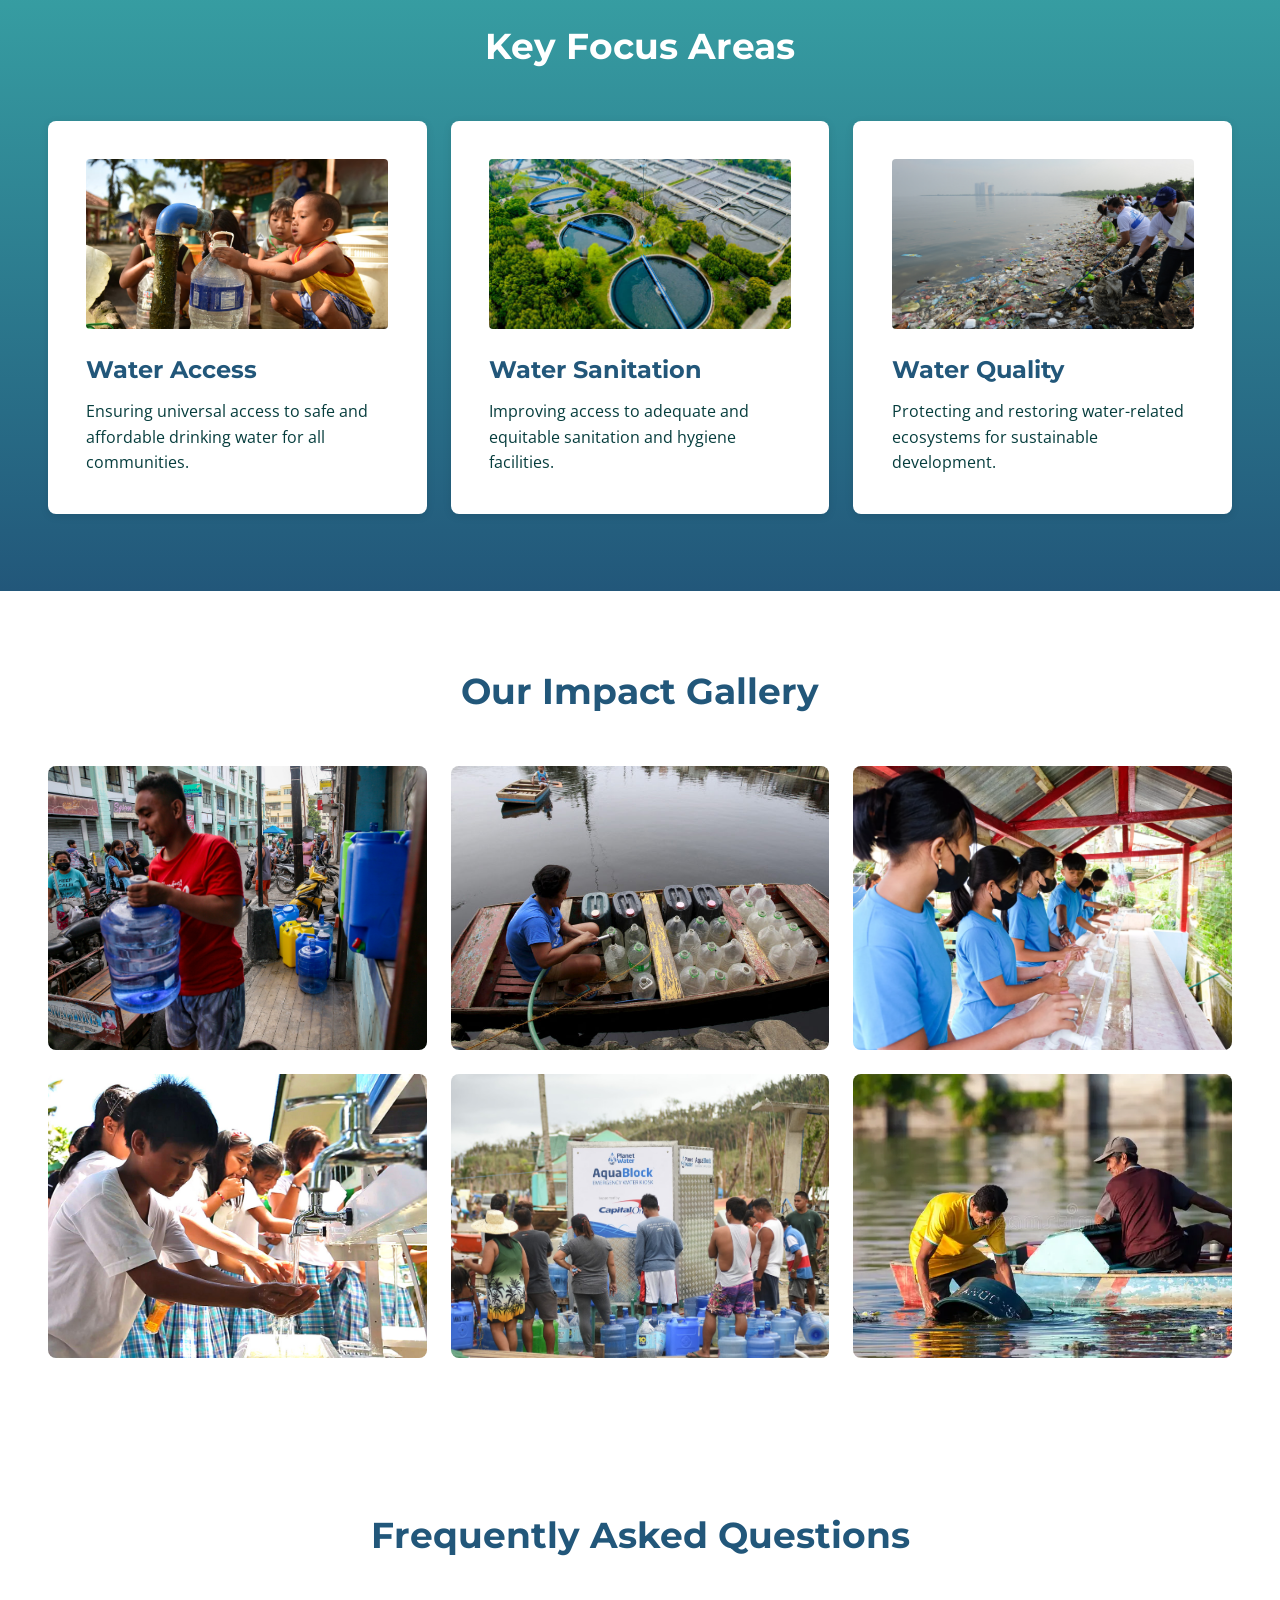
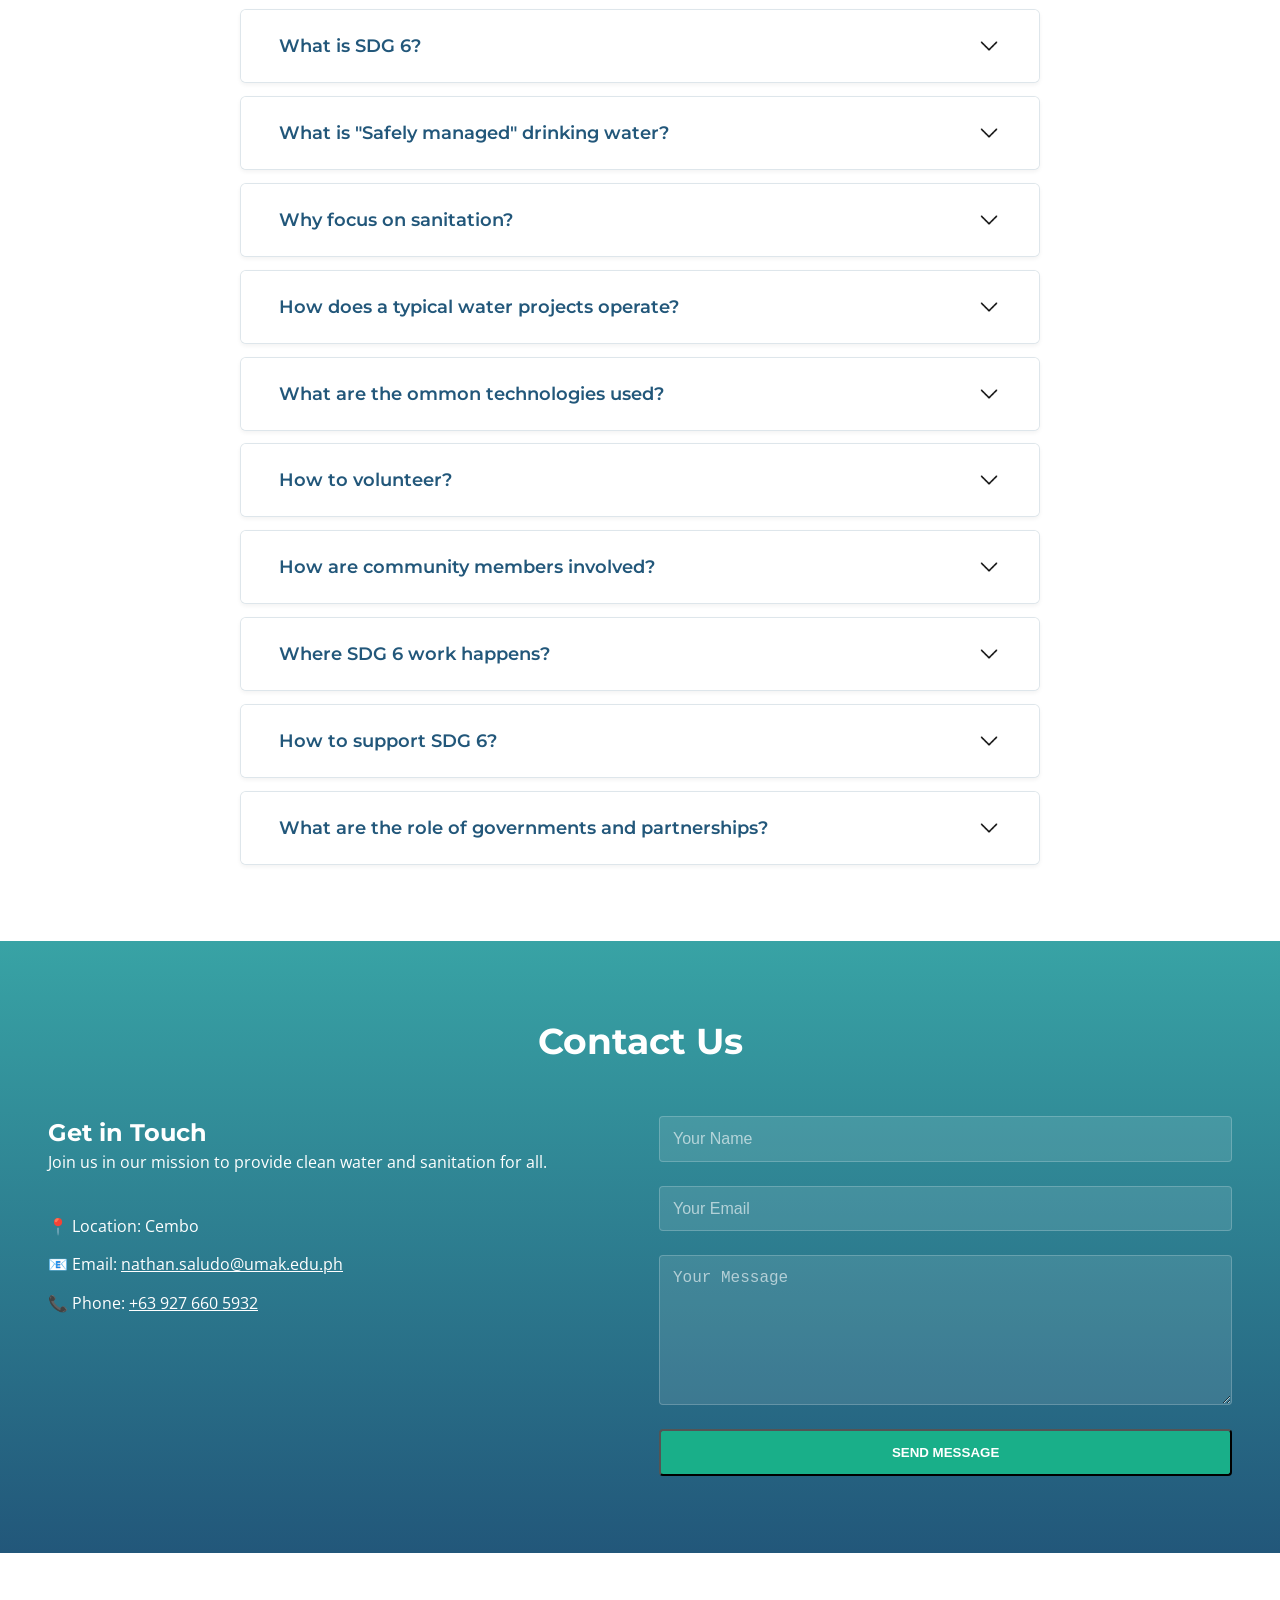
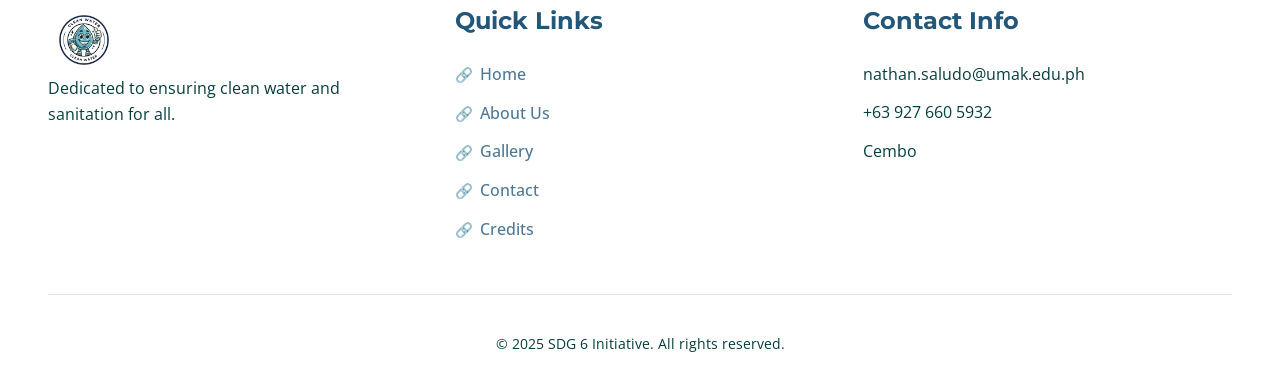
==== commit 08a80205: "Made the two logos the same size" ====
--- a/index.html
+++ b/index.html
@@ -40,13 +40,13 @@
             <div class="container">
                 <div class="hero-content">
                     <h1 id="hero-heading">Clean Water & Sanitation for All</h1>
-                    <p class="hero-text">Ensuring availability and sustainable management of water and sanitation for everyone through innovation, education, and community action.</p>
+                    <p class="hero-text">Promoting and explaining clean water and sanitation to ensure availability and sustainable management of water and sanitation for everyone through innovation, education, and community action.</p>
                     <ul class="benefits-list" role="list" aria-label="Key benefits">
                         <li>✓ Sustainable Water Management</li>
                         <li>✓ Improved Sanitation Systems</li>
                         <li>✓ Water Resource Protection</li>
                     </ul>
-                    <a href="#learn-more" class="btn btn-primary">Learn More</a>
+                    <a href="https://sdgs.un.org/goals/goal6" class="btn btn-primary" target = "_blank">Learn More</a>
                     <div class="trust-indicators" role="group" aria-label="Impact statistics">
                         <div class="trust-item">
                             <span class="trust-number" aria-label="Over 1 million">1M+</span>
@@ -101,7 +101,7 @@
                     <div class="card-image">
                         <img src="water sanitation.jpg" alt="This image illustrates the water sanitation in the Philippines.">
                     </div>
-                    <h3>Sanitation</h3>
+                    <h3>Water Sanitation</h3>
                     <p>Improving access to adequate and equitable sanitation and hygiene facilities.</p>
                 </article>
                 <article class="card" role="listitem">
@@ -137,7 +137,7 @@
             <div class="accordion" role="region" aria-label="Frequently asked questions">
                 <div class="accordion-item">
                     <button class="accordion-header" aria-expanded="false" aria-controls="faq-1">
-                        <span class="accordion-title">What is SDG 6</span>
+                        <span class="accordion-title">What is SDG 6?</span>
                         <img src="down-arrow.png" alt="" class="accordion-icon" aria-hidden="true">
                     </button>
                     <div id="faq-1" class="accordion-content" hidden>
@@ -149,7 +149,7 @@
 
                 <div class="accordion-item">
                     <button class="accordion-header" aria-expanded="false" aria-controls="faq-2">
-                        <span class="accordion-title">What is "Safely managed" drinking water</span>
+                        <span class="accordion-title">What is "Safely managed" drinking water?</span>
                         <img src="down-arrow.png" alt="" class="accordion-icon" aria-hidden="true">
                     </button>
                     <div id="faq-2" class="accordion-content" hidden>
@@ -173,7 +173,7 @@
 
                 <div class="accordion-item">
                     <button class="accordion-header" aria-expanded="false" aria-controls="faq-4">
-                        <span class="accordion-title">How typical water projects operate</span>
+                        <span class="accordion-title">How does a typical water projects operate?</span>
                         <img src="down-arrow.png" alt="" class="accordion-icon" aria-hidden="true">
                     </button>
                     <div id="faq-4" class="accordion-content" hidden>
@@ -185,7 +185,7 @@
 
                 <div class="accordion-item">
                     <button class="accordion-header" aria-expanded="false" aria-controls="faq-5">
-                        <span class="accordion-title">Common technologies used</span>
+                        <span class="accordion-title">What are the ommon technologies used?</span>
                         <img src="down-arrow.png" alt="" class="accordion-icon" aria-hidden="true">
                     </button>
                     <div id="faq-5" class="accordion-content" hidden>
@@ -197,7 +197,7 @@
 
                 <div class="accordion-item">
                     <button class="accordion-header" aria-expanded="false" aria-controls="faq-6">
-                        <span class="accordion-title">Volunteer opportunities</span>
+                        <span class="accordion-title">How to volunteer?</span>
                         <img src="down-arrow.png" alt="" class="accordion-icon" aria-hidden="true">
                     </button>
                     <div id="faq-6" class="accordion-content" hidden>
@@ -215,37 +215,40 @@
                     <div id="faq-7" class="accordion-content" hidden>
                         <p>Local participation is a formal target under SDG 6 (Target 6.B), which calls for supporting and strengthening community involvement in water and sanitation management. Effective programs place community members in leadership roles for planning, tariff setting, routine maintenance, and system oversight so that services remain sustainable.</p>
                         <br>
-                        <p><a class="faq-links" target="_blank" href="https://so06.tci-thaijo.org/index.php/asi/article/view/265358" >Water and Sanitation Services at the Local Government Level in Bangladesh: An Analysis of SDG 6 Implementation Status and Way Forward</a></p>
+                        <p><a class="faq-links" target="_blank" href="https://www.un.org/sustainabledevelopment/water-and-sanitation/" >Goal 6: Ensure access to water and sanitation for all</a></p>
                     </div>
                 </div>
 
                 <div class="accordion-item">
                     <button class="accordion-header" aria-expanded="false" aria-controls="faq-8">
-                        <span class="accordion-title">Where SDG 6 work happens</span>
+                        <span class="accordion-title">Where SDG 6 work happens?</span>
                         <img src="down-arrow.png" alt="" class="accordion-icon" aria-hidden="true">
                     </button>
                     <div id="faq-8" class="accordion-content" hidden>
                         <p>Water‑and‑sanitation projects under SDG 6 operate across all regions, with particularly intense activity in Asia, sub‑Saharan Africa, and Latin America where access gaps remain largest. Many international NGOs report operations in dozens of countries simultaneously, often focusing on rural areas and informal settlements.</p>
+                        <p><a class="faq-links" target="_blank" href="https://kbes.journals.publicknowledgeproject.org/index.php/kbes/article/view/11395" >Survey on The Challenges for Achieving SDG 6: Clean Water and Sanitation: A Global Insight</a></p>
                     </div>
                 </div>
 
                 <div class="accordion-item">
                     <button class="accordion-header" aria-expanded="false" aria-controls="faq-9">
-                        <span class="accordion-title">Ways to support</span>
+                        <span class="accordion-title">How to support SDG 6?</span>
                         <img src="down-arrow.png" alt="" class="accordion-icon" aria-hidden="true">
                     </button>
                     <div id="faq-9" class="accordion-content" hidden>
                         <p>Individuals can support SDG 6 by donating to credible WASH (water, sanitation and hygiene) organizations, volunteering skills, partnering through research or business, or amplifying evidence‑based advocacy. Everyday actions such as conserving water, supporting equitable tariffs, and engaging in local water‑governance forums also contribute to Goal 6 targets.</p>
+                        <p><a class="faq-links" target="_blank" href="https://agupubs.onlinelibrary.wiley.com/doi/pdfdirect/10.1029/2022EF003364" >Access to Water-Related Services Strongly Modulates Human Development</a></p>
                     </div>
                 </div>
 
                 <div class="accordion-item">
                     <button class="accordion-header" aria-expanded="false" aria-controls="faq-10">
-                        <span class="accordion-title">Role of governments and partnerships</span>
+                        <span class="accordion-title">What are the role of governments and partnerships?</span>
                         <img src="down-arrow.png" alt="" class="accordion-icon" aria-hidden="true">
                     </button>
                     <div id="faq-10" class="accordion-content" hidden>
-                        <p>SDG 6 includes a specific target to "expand international cooperation and capacity‑building support" for water and sanitation, which inherently involves government engagement. National and local governments set policies, standards, and financing frameworks, while collaborations with civil society and the private sector help deliver and maintain services on the ground.</p>
+                        <p>SDG 6 includes a specific target to “expand international cooperation and capacity‑building support” for water and sanitation, which inherently involves government engagement. National and local governments set policies, standards, and financing frameworks, while collaborations with civil society and the private sector help deliver and maintain services on the ground.</p>
+                        <p><a class="faq-links" target="_blank" href="https://agupubs.onlinelibrary.wiley.com/doi/pdfdirect/10.1029/2022EF003364" >Access to Water-Related Services Strongly Modulates Human Development</a></p>
                     </div>
                 </div>
             </div>
@@ -253,7 +256,7 @@
     </section>
 
     <!-- Contact Section -->
-    <section id="contact" class="section bg-dark" aria-labelledby="contact-heading">
+    <section id="contact" class="section bg-light" aria-labelledby="contact-heading">
         <div class="container">
             <h2 id="contact-heading">Contact Us</h2>
             <div class="contact-content">
@@ -286,17 +289,19 @@
         <div class="container">
             <div class="footer-content">
                 <div class="footer-section">
-                    <div class="logo-placeholder">Logo</div>
+                    <div class="logo-placeholder">
+                        <img src="Clean water icon.png" alt="SDG 6 Clean Water Logo" class="logo-img">
+                    </div>
                     <p>Dedicated to ensuring clean water and sanitation for all.</p>
                 </div>
                 <div class="footer-section">
                     <h4>Quick Links</h4>
                     <ul>
-                        <li><a href="#">Home</a></li>
-                        <li><a href="#about">About Us</a></li>
-                        <li><a href="#gallery">Gallery</a></li>
-                        <li><a href="#contact">Contact</a></li>
-                        <li><a href="credits.html">Credits</a></li>
+                        <li><a href="#" class="credit-link">Home</a></li>
+                        <li><a href="#about" class="credit-link">About Us</a></li>
+                        <li><a href="#gallery" class="credit-link">Gallery</a></li>
+                        <li><a href="#contact" class="credit-link">Contact</a></li>
+                        <li><a href="credits.html" class="credit-link">Credits</a></li>
                     </ul>
                 </div>
                 <div class="footer-section">
--- a/styles.css
+++ b/styles.css
@@ -536,11 +536,24 @@
     width: 100%;
 }
 
+.contact-info h3 {
+    color: var(--color-white);
+}
+
+.contact-info p {
+    color: var(--color-white);
+}
+
 .contact-details {
     margin-top: var(--space-lg);
     display: flex;
     flex-direction: column;
     gap: var(--space-sm);
+    color: var(--color-white);
+}
+
+.contact-details a {
+    color: var(--color-white);
 }
 
 .contact-form form {
@@ -572,8 +585,8 @@
 
 /* Footer - Flexible Box System */
 .footer {
-    background-color: var(--color-primary-dark);
-    color: var(--color-white);
+    background-color: var(--color-white);
+    color: var(--color-medium-gray);
     padding: var(--space-xl) 0 var(--space-md);
 }
 
@@ -590,7 +603,7 @@
 }
 
 .footer-section h4 {
-    color: var(--color-white);
+    color: var(--color-navy-blue);
     margin-bottom: var(--space-md);
     font-size: var(--font-size-h3);
 }
@@ -607,7 +620,7 @@
 }
 
 .footer-section a {
-    color: var(--color-white);
+    color: var(--color-navy-blue);
     text-decoration: none;
     opacity: 0.8;
     transition: opacity 0.3s ease;
@@ -620,8 +633,9 @@
 .footer-bottom {
     text-align: center;
     padding-top: var(--space-lg);
-    border-top: 1px solid rgba(255,255,255,0.1);
+    border-top: 1px solid rgba(0,0,0,0.1);
     font-size: clamp(12px, 1.2vw, 14px);
+    color: var(--color-medium-gray);
 }
 
 /* Responsive Design - Purposeful Rearrangement */
